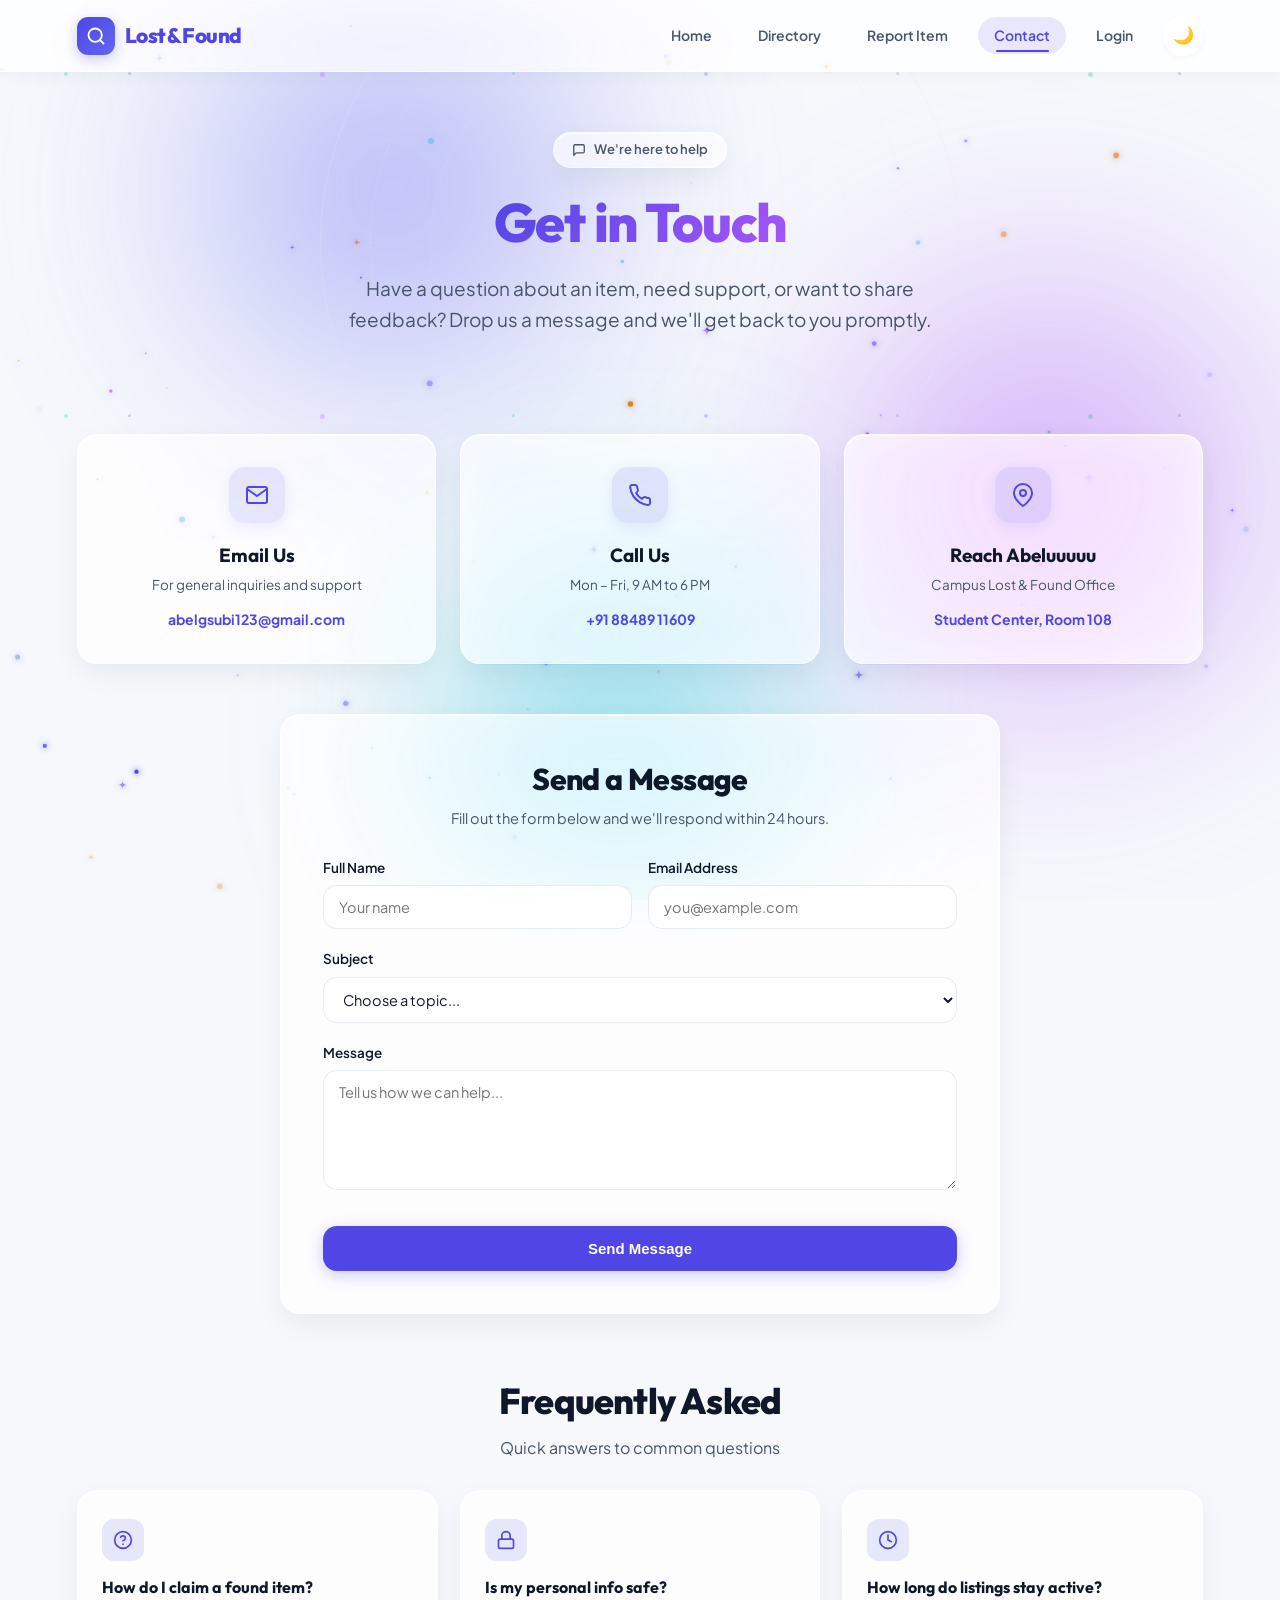
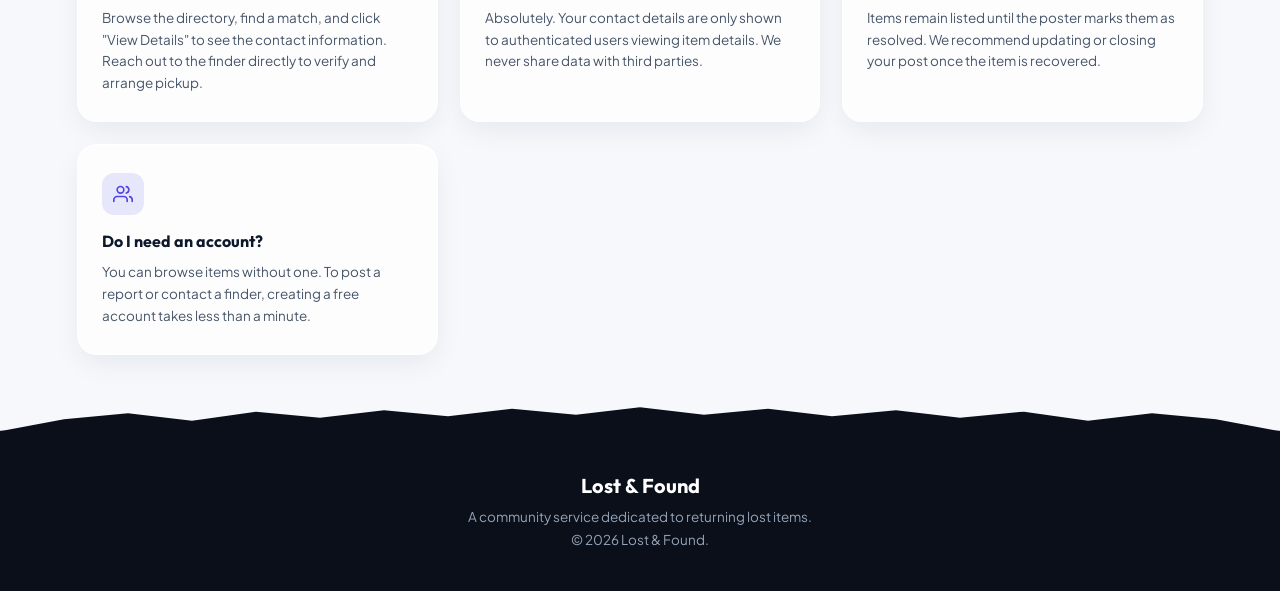
==== contact.html @ 80a0e1ad "feat: Full-stack Lost & Found with Flask backend, glassmorphic UI, live animations & contact page - " ====
<!DOCTYPE html>
<html lang="en">
<head>
    <meta charset="UTF-8">
    <meta name="viewport" content="width=device-width, initial-scale=1.0">
    <title>Contact Us - Lost & Found</title>
    <meta name="description" content="Get in touch with the Lost & Found team. Have questions, suggestions, or need help? We'd love to hear from you.">
    <link rel="stylesheet" href="style.css">
</head>
<body>

    <!-- Navigation -->
    <nav>
        <a href="index.html" class="logo-container">
            <div class="logo-icon-svg">
                <svg width="20" height="20" viewBox="0 0 24 24" fill="none" stroke="currentColor" stroke-width="2.2" stroke-linecap="round" stroke-linejoin="round">
                    <circle cx="11" cy="11" r="8"></circle>
                    <line x1="21" y1="21" x2="16.65" y2="16.65"></line>
                </svg>
            </div>
            <div class="logo-text">Lost<span>&</span>Found</div>
        </a>

        <div class="nav-links">
            <a href="index.html">Home</a>
            <a href="items.html">Directory</a>
            <a href="report.html">Report Item</a>
            <a href="contact.html" class="active">Contact</a>
            <a href="login.html">Login</a>
        </div>
    </nav>

    <!-- Contact Hero -->
    <section class="hero" style="padding: 60px 20px 40px;">
        <div class="hero-text">
            <div class="hero-badge">
                <svg width="14" height="14" viewBox="0 0 24 24" fill="none" stroke="currentColor" stroke-width="2.2" stroke-linecap="round" stroke-linejoin="round">
                    <path d="M21 15a2 2 0 0 1-2 2H7l-4 4V5a2 2 0 0 1 2-2h14a2 2 0 0 1 2 2z"></path>
                </svg>
                <span>We're here to help</span>
            </div>
            <h1><span class="highlight">Get in Touch</span></h1>
            <p>Have a question about an item, need support, or want to share feedback? Drop us a message and we'll get back to you promptly.</p>
        </div>
    </section>

    <!-- Contact Content -->
    <section class="section" style="padding-top: 20px;">

        <!-- Contact Info Cards -->
        <div class="contact-info-grid">
            <div class="contact-info-card">
                <div class="contact-info-icon">
                    <svg width="24" height="24" viewBox="0 0 24 24" fill="none" stroke="currentColor" stroke-width="2" stroke-linecap="round" stroke-linejoin="round">
                        <path d="M4 4h16c1.1 0 2 .9 2 2v12c0 1.1-.9 2-2 2H4c-1.1 0-2-.9-2-2V6c0-1.1.9-2 2-2z"></path>
                        <polyline points="22,6 12,13 2,6"></polyline>
                    </svg>
                </div>
                <h3>Email Us</h3>
                <p>For general inquiries and support</p>
                <a href="mailto:abelgsubi123@gmail.com" class="contact-info-link">abelgsubi123@gmail.com</a>
            </div>

            <div class="contact-info-card">
                <div class="contact-info-icon">
                    <svg width="24" height="24" viewBox="0 0 24 24" fill="none" stroke="currentColor" stroke-width="2" stroke-linecap="round" stroke-linejoin="round">
                        <path d="M22 16.92v3a2 2 0 0 1-2.18 2 19.79 19.79 0 0 1-8.63-3.07 19.5 19.5 0 0 1-6-6 19.79 19.79 0 0 1-3.07-8.67A2 2 0 0 1 4.11 2h3a2 2 0 0 1 2 1.72 12.84 12.84 0 0 0 .7 2.81 2 2 0 0 1-.45 2.11L8.09 9.91a16 16 0 0 0 6 6l1.27-1.27a2 2 0 0 1 2.11-.45 12.84 12.84 0 0 0 2.81.7A2 2 0 0 1 22 16.92z"></path>
                    </svg>
                </div>
                <h3>Call Us</h3>
                <p>Mon – Fri, 9 AM to 6 PM</p>
                <a href="tel:+918848911609" class="contact-info-link">+91 88489 11609</a>
            </div>

            <div class="contact-info-card">
                <div class="contact-info-icon">
                    <svg width="24" height="24" viewBox="0 0 24 24" fill="none" stroke="currentColor" stroke-width="2" stroke-linecap="round" stroke-linejoin="round">
                        <path d="M21 10c0 7-9 13-9 13s-9-6-9-13a9 9 0 0 1 18 0z"></path>
                        <circle cx="12" cy="10" r="3"></circle>
                    </svg>
                </div>
                <h3>Reach Abeluuuuu</h3>
                <p>Campus Lost & Found Office</p>
                <span class="contact-info-link">Student Center, Room 108</span>
            </div>
        </div>

        <!-- Contact Form -->
        <div class="contact-form-section">
            <div class="form-wrapper" style="max-width: 720px;">
                <div class="form-title-group">
                    <h2>Send a Message</h2>
                    <p>Fill out the form below and we'll respond within 24 hours.</p>
                </div>

                <form id="contactForm" onsubmit="submitContactForm(event)">
                    <div class="form-row">
                        <div class="form-group">
                            <label for="contactName">Full Name</label>
                            <input type="text" id="contactName" class="form-control" placeholder="Your name" required>
                        </div>
                        <div class="form-group">
                            <label for="contactEmail">Email Address</label>
                            <input type="email" id="contactEmail" class="form-control" placeholder="you@example.com" required>
                        </div>
                    </div>

                    <div class="form-group">
                        <label for="contactSubject">Subject</label>
                        <select id="contactSubject" class="form-control" required>
                            <option value="" disabled selected>Choose a topic...</option>
                            <option value="lost-item">Help finding a lost item</option>
                            <option value="found-item">I found an item</option>
                            <option value="claim">Claim verification issue</option>
                            <option value="account">Account / Login help</option>
                            <option value="feedback">Feedback & suggestions</option>
                            <option value="partnership">Partnership inquiry</option>
                            <option value="other">Other</option>
                        </select>
                    </div>

                    <div class="form-group">
                        <label for="contactMessage">Message</label>
                        <textarea id="contactMessage" class="form-control" rows="5" placeholder="Tell us how we can help..." required style="resize: vertical; min-height: 120px;"></textarea>
                    </div>

                    <button type="submit" class="btn-submit-full" id="contactSubmitBtn">
                        <span id="contactBtnText">Send Message</span>
                    </button>
                </form>
            </div>
        </div>

        <!-- FAQ Quick Section -->
        <div class="contact-faq-section">
            <div class="section-header" style="margin-bottom: 30px;">
                <h2>Frequently Asked</h2>
                <p>Quick answers to common questions</p>
            </div>

            <div class="faq-grid">
                <div class="faq-card">
                    <div class="faq-icon">
                        <svg width="20" height="20" viewBox="0 0 24 24" fill="none" stroke="currentColor" stroke-width="2" stroke-linecap="round" stroke-linejoin="round">
                            <circle cx="12" cy="12" r="10"></circle>
                            <path d="M9.09 9a3 3 0 0 1 5.83 1c0 2-3 3-3 3"></path>
                            <line x1="12" y1="17" x2="12.01" y2="17"></line>
                        </svg>
                    </div>
                    <h4>How do I claim a found item?</h4>
                    <p>Browse the directory, find a match, and click "View Details" to see the contact information. Reach out to the finder directly to verify and arrange pickup.</p>
                </div>

                <div class="faq-card">
                    <div class="faq-icon">
                        <svg width="20" height="20" viewBox="0 0 24 24" fill="none" stroke="currentColor" stroke-width="2" stroke-linecap="round" stroke-linejoin="round">
                            <rect x="3" y="11" width="18" height="11" rx="2" ry="2"></rect>
                            <path d="M7 11V7a5 5 0 0 1 10 0v4"></path>
                        </svg>
                    </div>
                    <h4>Is my personal info safe?</h4>
                    <p>Absolutely. Your contact details are only shown to authenticated users viewing item details. We never share data with third parties.</p>
                </div>

                <div class="faq-card">
                    <div class="faq-icon">
                        <svg width="20" height="20" viewBox="0 0 24 24" fill="none" stroke="currentColor" stroke-width="2" stroke-linecap="round" stroke-linejoin="round">
                            <circle cx="12" cy="12" r="10"></circle>
                            <polyline points="12 6 12 12 16 14"></polyline>
                        </svg>
                    </div>
                    <h4>How long do listings stay active?</h4>
                    <p>Items remain listed until the poster marks them as resolved. We recommend updating or closing your post once the item is recovered.</p>
                </div>

                <div class="faq-card">
                    <div class="faq-icon">
                        <svg width="20" height="20" viewBox="0 0 24 24" fill="none" stroke="currentColor" stroke-width="2" stroke-linecap="round" stroke-linejoin="round">
                            <path d="M17 21v-2a4 4 0 0 0-4-4H5a4 4 0 0 0-4 4v2"></path>
                            <circle cx="9" cy="7" r="4"></circle>
                            <path d="M23 21v-2a4 4 0 0 0-3-3.87"></path>
                            <path d="M16 3.13a4 4 0 0 1 0 7.75"></path>
                        </svg>
                    </div>
                    <h4>Do I need an account?</h4>
                    <p>You can browse items without one. To post a report or contact a finder, creating a free account takes less than a minute.</p>
                </div>
            </div>
        </div>

    </section>

    <!-- Footer -->
    <footer>
        <h3>Lost & Found</h3>
        <p>A community service dedicated to returning lost items.</p>
        <p>© 2026 Lost & Found.</p>
    </footer>

    <script src="app.js"></script>
    <script>
        function submitContactForm(e) {
            e.preventDefault();

            const name = document.getElementById('contactName').value.trim();
            const email = document.getElementById('contactEmail').value.trim();
            const subject = document.getElementById('contactSubject').value;
            const message = document.getElementById('contactMessage').value.trim();

            if (!name || !email || !subject || !message) {
                showToast('Please fill out all fields', 'error');
                return;
            }

            const btn = document.getElementById('contactSubmitBtn');
            const btnText = document.getElementById('contactBtnText');

            // Animate button to loading state
            btn.disabled = true;
            btnText.textContent = 'Sending...';
            btn.style.opacity = '0.7';

            // Simulate sending (replace with real endpoint if available)
            setTimeout(() => {
                btn.style.opacity = '1';
                btnText.textContent = '✓ Message Sent!';
                btn.style.background = '#059669';

                showToast(`Thanks ${name}! We'll get back to you soon.`);

                // Reset form after delay
                setTimeout(() => {
                    document.getElementById('contactForm').reset();
                    btn.disabled = false;
                    btnText.textContent = 'Send Message';
                    btn.style.background = '';
                }, 3000);
            }, 1200);
        }
    </script>
</body>
</html>
---- style.css ----
@import url('https://fonts.googleapis.com/css2?family=Plus+Jakarta+Sans:wght@400;500;600;700;800&family=Outfit:wght@500;600;700;800&display=swap');

:root {
    --primary: #4f46e5;
    --primary-hover: #4338ca;
    --primary-light: rgba(79, 70, 229, 0.12);
    --primary-glow: rgba(79, 70, 229, 0.28);
    --primary-glow-subtle: rgba(79, 70, 229, 0.1);
    
    --lost-color: #e11d48;
    --lost-hover: #be123c;
    --lost-bg: rgba(225, 29, 72, 0.12);
    --lost-border: rgba(225, 29, 72, 0.25);
    --lost-glow: rgba(225, 29, 72, 0.25);
    
    --found-color: #059669;
    --found-hover: #047857;
    --found-bg: rgba(5, 150, 105, 0.12);
    --found-border: rgba(5, 150, 105, 0.25);
    --found-glow: rgba(5, 150, 105, 0.25);

    --resolved-color: #475569;
    --resolved-bg: rgba(71, 85, 105, 0.12);

    --bg-page: #f6f8fc;
    --card-bg: rgba(255, 255, 255, 0.75);
    --card-surface: rgba(255, 255, 255, 0.85);
    --glass-bg: rgba(255, 255, 255, 0.72);
    --glass-modal-bg: rgba(255, 255, 255, 0.88);
    --glass-border: rgba(255, 255, 255, 0.65);
    --glass-shine: inset 0 1px 0 0 rgba(255, 255, 255, 0.9);
    --glass-shadow: 0 10px 30px -4px rgba(15, 23, 42, 0.08);

    --text-primary: #0f172a;
    --text-secondary: #475569;
    --text-muted: #94a3b8;
    --border-color: rgba(226, 232, 240, 0.8);
    --border-hover: rgba(99, 102, 241, 0.4);
    --nav-bg: rgba(255, 255, 255, 0.8);
    --input-bg: rgba(255, 255, 255, 0.75);
    --pills-bg: rgba(241, 245, 249, 0.75);
    --footer-bg: #0b0f19;
    
    --radius-sm: 8px;
    --radius-md: 14px;
    --radius-lg: 20px;
    --radius-full: 9999px;

    --shadow-sm: 0 2px 6px rgba(15, 23, 42, 0.04);
    --shadow-md: 0 8px 24px -2px rgba(15, 23, 42, 0.08);
    --shadow-lg: 0 18px 45px -4px rgba(15, 23, 42, 0.12);

    --ease-spring: cubic-bezier(0.16, 1, 0.3, 1);
    --ease-bounce: cubic-bezier(0.34, 1.56, 0.64, 1);
    --ease-smooth: cubic-bezier(0.4, 0, 0.2, 1);
}

/* ---------------- Dark Mode Glassmorphism ---------------- */
[data-theme="dark"] {
    --primary: #818cf8;
    --primary-hover: #6366f1;
    --primary-light: rgba(129, 140, 248, 0.15);
    --primary-glow: rgba(129, 140, 248, 0.4);
    --primary-glow-subtle: rgba(129, 140, 248, 0.15);

    --lost-color: #fb7185;
    --lost-hover: #f43f5e;
    --lost-bg: rgba(244, 63, 94, 0.15);
    --lost-border: rgba(251, 113, 133, 0.3);
    --lost-glow: rgba(244, 63, 94, 0.3);

    --found-color: #34d399;
    --found-hover: #10b981;
    --found-bg: rgba(16, 185, 129, 0.15);
    --found-border: rgba(52, 211, 153, 0.3);
    --found-glow: rgba(16, 185, 129, 0.3);

    --resolved-color: #94a3b8;
    --resolved-bg: rgba(51, 65, 85, 0.35);

    --bg-page: #060911;
    --card-bg: rgba(15, 23, 42, 0.65);
    --card-surface: rgba(17, 24, 39, 0.75);
    --glass-bg: rgba(15, 23, 42, 0.62);
    --glass-modal-bg: rgba(15, 23, 42, 0.85);
    --glass-border: rgba(255, 255, 255, 0.12);
    --glass-shine: inset 0 1px 0 0 rgba(255, 255, 255, 0.16);
    --glass-shadow: 0 14px 40px -4px rgba(0, 0, 0, 0.65);

    --text-primary: #f8fafc;
    --text-secondary: #94a3b8;
    --text-muted: #64748b;
    --border-color: rgba(255, 255, 255, 0.1);
    --border-hover: rgba(129, 140, 248, 0.45);
    --nav-bg: rgba(6, 9, 17, 0.75);
    --input-bg: rgba(15, 23, 42, 0.7);
    --pills-bg: rgba(15, 23, 42, 0.8);
    --footer-bg: #03050a;

    --shadow-sm: 0 2px 6px rgba(0, 0, 0, 0.4);
    --shadow-md: 0 8px 26px -2px rgba(0, 0, 0, 0.6);
    --shadow-lg: 0 20px 50px -4px rgba(0, 0, 0, 0.75);
}

* {
    margin: 0;
    padding: 0;
    box-sizing: border-box;
}

html {
    scroll-behavior: smooth;
}

body {
    font-family: 'Plus Jakarta Sans', -apple-system, BlinkMacSystemFont, "Segoe UI", Roboto, sans-serif;
    background-color: var(--bg-page);
    color: var(--text-primary);
    line-height: 1.5;
    min-height: 100vh;
    display: flex;
    flex-direction: column;
    overflow-x: hidden;
    position: relative;
    transition: background-color 0.35s ease, color 0.35s ease;
}

/* ---------------- Live Animated Ambient Aurora & Sparkle Canvas ---------------- */
#sparkle-canvas {
    position: fixed;
    top: 0;
    left: 0;
    width: 100vw;
    height: 100vh;
    pointer-events: none;
    z-index: 0;
}

.ambient-aurora-bg {
    position: fixed;
    top: 0;
    left: 0;
    width: 100vw;
    height: 100vh;
    pointer-events: none;
    z-index: 0;
    overflow: hidden;
}

.aurora-blob {
    position: absolute;
    border-radius: 50%;
    filter: blur(95px);
    opacity: 0.55;
    animation-iteration-count: infinite;
    animation-timing-function: ease-in-out;
    animation-direction: alternate;
}

[data-theme="dark"] .aurora-blob {
    opacity: 0.42;
    filter: blur(105px);
}

.aurora-blob-1 {
    width: 580px;
    height: 580px;
    background: radial-gradient(circle, #6366f1 0%, rgba(99, 102, 241, 0) 70%);
    top: -100px;
    left: 8%;
    animation-name: auroraFlow1;
    animation-duration: 22s;
}

.aurora-blob-2 {
    width: 620px;
    height: 620px;
    background: radial-gradient(circle, #a855f7 0%, rgba(168, 85, 247, 0) 70%);
    top: 20%;
    right: -80px;
    animation-name: auroraFlow2;
    animation-duration: 26s;
}

.aurora-blob-3 {
    width: 520px;
    height: 520px;
    background: radial-gradient(circle, #06b6d4 0%, rgba(6, 182, 212, 0) 70%);
    bottom: -80px;
    left: 28%;
    animation-name: auroraFlow3;
    animation-duration: 24s;
}

@keyframes auroraFlow1 {
    0% { transform: translate(0, 0) scale(1); }
    50% { transform: translate(110px, 90px) scale(1.18); }
    100% { transform: translate(-70px, 130px) scale(0.92); }
}

@keyframes auroraFlow2 {
    0% { transform: translate(0, 0) scale(1); }
    50% { transform: translate(-120px, 80px) scale(1.22); }
    100% { transform: translate(80px, -50px) scale(0.9); }
}

@keyframes auroraFlow3 {
    0% { transform: translate(0, 0) scale(1); }
    50% { transform: translate(-90px, -80px) scale(1.2); }
    100% { transform: translate(100px, 70px) scale(0.94); }
}

/* ---------------- Navigation Bar (Frosted Glass) ---------------- */
nav {
    height: 72px;
    display: flex;
    align-items: center;
    justify-content: space-between;
    padding: 0 6%;
    background-color: var(--nav-bg);
    backdrop-filter: blur(20px) saturate(180%);
    -webkit-backdrop-filter: blur(20px) saturate(180%);
    position: sticky;
    top: 0;
    z-index: 100;
    border-bottom: 1px solid var(--glass-border);
    box-shadow: 0 4px 20px -2px rgba(0, 0, 0, 0.05);
    transition: all 0.3s ease;
}

.logo-container {
    display: flex;
    align-items: center;
    gap: 10px;
    text-decoration: none;
    transition: transform 0.25s var(--ease-spring);
}

.logo-container:hover {
    transform: scale(1.02);
}

.logo-icon-svg {
    width: 38px;
    height: 38px;
    background: linear-gradient(135deg, #4f46e5 0%, #6366f1 100%);
    border-radius: 11px;
    display: flex;
    align-items: center;
    justify-content: center;
    color: white;
    box-shadow: 0 4px 14px var(--primary-glow);
}

.logo-text {
    font-family: 'Outfit', sans-serif;
    font-size: 21px;
    font-weight: 800;
    color: var(--text-primary);
    letter-spacing: -0.5px;
    display: inline-flex;
    align-items: baseline;
}

.logo-text span {
    color: var(--primary);
}

/* Per-letter wave animation for logo */
.logo-letter {
    display: inline-block;
    animation: logoLetterWave 3s ease-in-out infinite;
    transition: color 0.2s ease, transform 0.2s var(--ease-spring);
}

.logo-letter:hover {
    color: var(--primary) !important;
    transform: scale(1.2) translateY(-3px) !important;
    animation-play-state: paused;
}

.logo-letter.logo-ampersand {
    color: var(--primary);
    animation: logoAmpersandPulse 2.5s ease-in-out infinite;
    margin: 0 1px;
}

@keyframes logoLetterWave {
    0%, 100% {
        transform: translateY(0);
    }
    50% {
        transform: translateY(-3px);
    }
}

@keyframes logoAmpersandPulse {
    0%, 100% {
        transform: translateY(0) scale(1);
        opacity: 1;
    }
    50% {
        transform: translateY(-4px) scale(1.1);
        opacity: 0.85;
    }
}

.nav-links {
    display: flex;
    align-items: center;
    gap: 14px;
}

.nav-links a {
    text-decoration: none;
    color: var(--text-secondary);
    font-weight: 600;
    font-size: 14px;
    padding: 8px 16px;
    border-radius: var(--radius-full);
    transition: all 0.2s var(--ease-smooth);
}

.nav-links a:hover {
    color: var(--primary);
    background-color: var(--primary-light);
}

.nav-links a.active {
    color: var(--primary);
    background-color: var(--primary-light);
}

.theme-toggle-btn {
    background: var(--glass-bg);
    backdrop-filter: blur(12px);
    -webkit-backdrop-filter: blur(12px);
    border: 1px solid var(--glass-border);
    width: 40px;
    height: 40px;
    border-radius: var(--radius-full);
    display: flex;
    align-items: center;
    justify-content: center;
    cursor: pointer;
    font-size: 17px;
    color: var(--text-primary);
    box-shadow: var(--shadow-sm);
    transition: transform 0.25s var(--ease-bounce), border-color 0.25s ease, box-shadow 0.25s ease;
}

.theme-toggle-btn:hover {
    transform: scale(1.1) rotate(14deg);
    border-color: var(--primary);
    box-shadow: 0 0 16px var(--primary-glow);
}

/* Sun icon spins continuously in dark mode */
[data-theme="dark"] .theme-toggle-btn {
    animation: sunSpin 6s linear infinite;
}

[data-theme="dark"] .theme-toggle-btn:hover {
    animation: sunSpin 2s linear infinite;
    transform: scale(1.15);
}

@keyframes sunSpin {
    from { transform: rotate(0deg); }
    to { transform: rotate(360deg); }
}

.nav-auth-user {
    display: flex;
    align-items: center;
    gap: 10px;
    padding-left: 12px;
    border-left: 1px solid var(--border-color);
}

.user-badge {
    display: inline-flex;
    align-items: center;
    gap: 8px;
    background: var(--glass-bg);
    backdrop-filter: blur(12px);
    padding: 6px 14px;
    border-radius: var(--radius-full);
    font-size: 13px;
    font-weight: 600;
    color: var(--text-primary);
    border: 1px solid var(--glass-border);
    box-shadow: var(--glass-shine);
}

.user-avatar-sm {
    width: 22px;
    height: 22px;
    border-radius: 50%;
    background: var(--primary);
    color: white;
    display: flex;
    align-items: center;
    justify-content: center;
    font-size: 10px;
    font-weight: 800;
}

.btn-nav-logout {
    background: none;
    border: none;
    color: var(--lost-color);
    font-weight: 600;
    font-size: 13px;
    cursor: pointer;
    padding: 6px 12px;
    border-radius: var(--radius-full);
    transition: all 0.2s ease;
}

.btn-nav-logout:hover {
    background: var(--lost-bg);
}

/* ---------------- Live Ticker Marquee Bar (Frosted Glass) ---------------- */
.live-ticker-wrap {
    background: var(--glass-bg);
    backdrop-filter: blur(16px);
    -webkit-backdrop-filter: blur(16px);
    border-bottom: 1px solid var(--glass-border);
    height: 44px;
    font-size: 13px;
    font-weight: 600;
    color: var(--text-secondary);
    display: flex;
    align-items: center;
    overflow: hidden;
    position: relative;
    z-index: 10;
}

.ticker-label-box {
    display: flex;
    align-items: center;
    padding-left: 6%;
    padding-right: 18px;
    background: var(--glass-bg);
    backdrop-filter: blur(16px);
    -webkit-backdrop-filter: blur(16px);
    z-index: 3;
    flex-shrink: 0;
    height: 100%;
    box-shadow: 16px 0 20px -4px var(--bg-page);
}

.ticker-label {
    display: inline-flex;
    align-items: center;
    gap: 6px;
    background: rgba(16, 185, 129, 0.14);
    color: #10b981;
    border: 1px solid rgba(16, 185, 129, 0.35);
    padding: 4px 11px;
    border-radius: var(--radius-full);
    font-size: 11px;
    font-weight: 800;
    letter-spacing: 0.5px;
    text-transform: uppercase;
    flex-shrink: 0;
}

.ticker-pulse {
    width: 6px;
    height: 6px;
    border-radius: 50%;
    background: #10b981;
    box-shadow: 0 0 0 0 rgba(16, 185, 129, 0.7);
    animation: livePulse 2s infinite;
}

@keyframes livePulse {
    0% { transform: scale(0.95); box-shadow: 0 0 0 0 rgba(16, 185, 129, 0.7); }
    70% { transform: scale(1.15); box-shadow: 0 0 0 7px rgba(16, 185, 129, 0); }
    100% { transform: scale(0.95); box-shadow: 0 0 0 0 rgba(16, 185, 129, 0); }
}

.ticker-viewport {
    flex: 1;
    overflow: hidden;
    position: relative;
    display: flex;
    align-items: center;
    height: 100%;
    mask-image: linear-gradient(to right, transparent 0%, black 24px, black calc(100% - 30px), transparent 100%);
    -webkit-mask-image: linear-gradient(to right, transparent 0%, black 24px, black calc(100% - 30px), transparent 100%);
}

.ticker-track {
    display: inline-flex;
    gap: 40px;
    white-space: nowrap;
    animation: tickerMove 32s linear infinite;
    padding-left: 10px;
}

.ticker-track:hover {
    animation-play-state: paused;
}

.ticker-item {
    display: inline-flex;
    align-items: center;
    gap: 8px;
    cursor: default;
}

.ticker-item span.dot {
    color: var(--primary);
}

@keyframes tickerMove {
    0% { transform: translateX(0); }
    100% { transform: translateX(-50%); }
}

/* ---------------- Hero Section ---------------- */
.hero {
    position: relative;
    padding: 85px 20px 70px;
    text-align: center;
    background: transparent;
    overflow: hidden;
    z-index: 1;
}

.hero-text {
    position: relative;
    z-index: 2;
    max-width: 820px;
    margin: 0 auto;
}

.hero-badge {
    display: inline-flex;
    align-items: center;
    gap: 8px;
    padding: 7px 18px;
    border-radius: var(--radius-full);
    background: var(--glass-bg);
    backdrop-filter: blur(16px) saturate(180%);
    -webkit-backdrop-filter: blur(16px) saturate(180%);
    border: 1px solid var(--glass-border);
    box-shadow: var(--glass-shadow), var(--glass-shine);
    color: var(--text-secondary);
    font-size: 13px;
    font-weight: 600;
    margin-bottom: 24px;
    transition: transform 0.25s ease;
}

.hero-badge:hover {
    transform: translateY(-2px);
    border-color: var(--primary);
}

.hero h1 {
    font-family: 'Outfit', sans-serif;
    font-size: 54px;
    line-height: 1.14;
    margin-bottom: 20px;
    color: var(--text-primary);
    font-weight: 800;
    letter-spacing: -1.3px;
}

.hero h1 .highlight {
    background: linear-gradient(135deg, var(--primary) 0%, #a855f7 50%, #06b6d4 100%);
    background-size: 200% 200%;
    -webkit-background-clip: text;
    -webkit-text-fill-color: transparent;
    display: inline-block;
    animation: gradientShift 6s ease infinite alternate;
}

@keyframes gradientShift {
    0% { background-position: 0% 50%; }
    100% { background-position: 100% 50%; }
}

.hero p {
    font-size: 19px;
    line-height: 1.65;
    color: var(--text-secondary);
    margin-bottom: 38px;
    max-width: 640px;
    margin-left: auto;
    margin-right: auto;
}

/* ---------------- Floating Live Showcase Cards ---------------- */
.hero-showcase {
    position: relative;
    max-width: 820px;
    height: 140px;
    margin: 40px auto 0;
    display: flex;
    justify-content: center;
    align-items: center;
}

.floating-showcase-card {
    position: absolute;
    background: var(--glass-bg);
    backdrop-filter: blur(24px) saturate(180%);
    -webkit-backdrop-filter: blur(24px) saturate(180%);
    border: 1px solid var(--glass-border);
    box-shadow: var(--glass-shadow), var(--glass-shine);
    border-radius: var(--radius-md);
    padding: 14px 18px;
    text-align: left;
    width: 260px;
    transition: transform 0.35s var(--ease-spring), box-shadow 0.35s ease;
    cursor: default;
    z-index: 2;
}

.floating-showcase-card:hover {
    transform: scale(1.06) translateY(-10px) !important;
    box-shadow: 0 20px 45px -5px rgba(0, 0, 0, 0.2), var(--glass-shine);
    z-index: 10;
}

.float-card-1 {
    left: 20px;
    top: 15px;
    animation: floatMotion1 5.5s ease-in-out infinite alternate;
}

.float-card-2 {
    left: 50%;
    transform: translateX(-50%);
    top: 0px;
    animation: floatMotion2 6.5s ease-in-out infinite alternate;
    z-index: 3;
}

.float-card-3 {
    right: 20px;
    top: 20px;
    animation: floatMotion3 6s ease-in-out infinite alternate;
}

@keyframes floatMotion1 {
    0% { transform: translateY(0px) rotate(-1.5deg); }
    50% { transform: translateY(-14px) rotate(0deg); }
    100% { transform: translateY(6px) rotate(-2.5deg); }
}

@keyframes floatMotion2 {
    0% { transform: translateX(-50%) translateY(0px) scale(1.02); }
    50% { transform: translateX(-50%) translateY(-16px) scale(1.04); }
    100% { transform: translateX(-50%) translateY(8px) scale(1); }
}

@keyframes floatMotion3 {
    0% { transform: translateY(0px) rotate(1.5deg); }
    50% { transform: translateY(-14px) rotate(3deg); }
    100% { transform: translateY(6px) rotate(0.5deg); }
}

.fsc-badge {
    display: inline-flex;
    align-items: center;
    gap: 6px;
    font-size: 11px;
    font-weight: 800;
    text-transform: uppercase;
    letter-spacing: 0.5px;
    padding: 3px 9px;
    border-radius: var(--radius-full);
    margin-bottom: 6px;
}

.fsc-badge.found {
    background: var(--found-bg);
    color: var(--found-color);
    border: 1px solid var(--found-border);
}

.fsc-badge.lost {
    background: var(--lost-bg);
    color: var(--lost-color);
    border: 1px solid var(--lost-border);
}

.fsc-badge.resolved {
    background: rgba(99, 102, 241, 0.12);
    color: var(--primary);
    border: 1px solid rgba(99, 102, 241, 0.25);
}

.fsc-title {
    font-size: 13.5px;
    font-weight: 700;
    color: var(--text-primary);
    margin-bottom: 3px;
    white-space: nowrap;
    overflow: hidden;
    text-overflow: ellipsis;
}

.fsc-meta {
    font-size: 11.5px;
    color: var(--text-muted);
}

@media (max-width: 840px) {
    .hero-showcase {
        display: none;
    }
}

/* ---------------- Live Stats Counters (Frosted Glass Tiles) ---------------- */
.stats-container {
    display: flex;
    justify-content: center;
    gap: 22px;
    max-width: 880px;
    margin: 0 auto 40px;
    flex-wrap: wrap;
    position: relative;
    z-index: 2;
}

.stat-card {
    background: var(--glass-bg);
    backdrop-filter: blur(20px) saturate(180%);
    -webkit-backdrop-filter: blur(20px) saturate(180%);
    border: 1px solid var(--glass-border);
    box-shadow: var(--glass-shadow), var(--glass-shine);
    border-radius: var(--radius-md);
    padding: 20px 32px;
    min-width: 175px;
    text-align: center;
    position: relative;
    overflow: hidden;
    transition: transform 0.35s var(--ease-spring), box-shadow 0.35s var(--ease-spring), border-color 0.3s ease;
}

.stat-card:hover {
    transform: translateY(-5px);
    box-shadow: var(--shadow-lg), var(--glass-shine);
    border-color: var(--primary);
}

.stat-number {
    font-family: 'Outfit', sans-serif;
    font-size: 34px;
    font-weight: 800;
    color: var(--text-primary);
    letter-spacing: -0.5px;
    line-height: 1.2;
}

.stat-number.lost { color: var(--lost-color); text-shadow: 0 2px 14px var(--lost-glow); }
.stat-number.found { color: var(--found-color); text-shadow: 0 2px 14px var(--found-glow); }
.stat-number.resolved { color: var(--primary); text-shadow: 0 2px 14px var(--primary-glow); }

.stat-label {
    font-size: 12px;
    color: var(--text-muted);
    font-weight: 700;
    text-transform: uppercase;
    letter-spacing: 0.6px;
    margin-top: 4px;
}

/* ---------------- Buttons ---------------- */
.buttons {
    display: flex;
    justify-content: center;
    gap: 16px;
    flex-wrap: wrap;
    position: relative;
    z-index: 2;
}

.button {
    display: inline-flex;
    align-items: center;
    justify-content: center;
    gap: 8px;
    padding: 13px 30px;
    border-radius: var(--radius-md);
    text-decoration: none;
    font-weight: 700;
    font-size: 15px;
    cursor: pointer;
    border: 1px solid transparent;
    transition: transform 0.25s var(--ease-spring), box-shadow 0.25s ease, background 0.2s ease;
}

.button:active {
    transform: scale(0.98);
}

.lost-button {
    background: linear-gradient(135deg, #e11d48, #be123c);
    color: white;
    box-shadow: 0 6px 18px var(--lost-glow);
}

.lost-button:hover {
    background: #be123c;
    transform: translateY(-2px);
    box-shadow: 0 10px 24px var(--lost-glow);
}

.found-button {
    background: linear-gradient(135deg, #059669, #047857);
    color: white;
    box-shadow: 0 6px 18px var(--found-glow);
}

.found-button:hover {
    background: #047857;
    transform: translateY(-2px);
    box-shadow: 0 10px 24px var(--found-glow);
}

.browse-button {
    background: var(--glass-bg);
    backdrop-filter: blur(14px);
    -webkit-backdrop-filter: blur(14px);
    color: var(--text-primary);
    border-color: var(--glass-border);
    box-shadow: var(--glass-shadow), var(--glass-shine);
}

.browse-button:hover {
    background: var(--primary-light);
    border-color: var(--primary);
    color: var(--primary);
    transform: translateY(-2px);
}

/* ---------------- Sections ---------------- */
.section {
    padding: 75px 6%;
    max-width: 1280px;
    margin: 0 auto;
    width: 100%;
    position: relative;
    z-index: 1;
}

.section-header {
    text-align: center;
    margin-bottom: 45px;
}

.section-header h2 {
    font-family: 'Outfit', sans-serif;
    font-size: 36px;
    font-weight: 800;
    color: var(--text-primary);
    letter-spacing: -0.8px;
    margin-bottom: 8px;
}

.section-header p {
    color: var(--text-secondary);
    font-size: 16px;
    max-width: 580px;
    margin: 0 auto;
}

/* ---------------- Search & Filter Toolbar (Frosted Glass Panel) ---------------- */
.filter-bar {
    background: var(--glass-bg);
    backdrop-filter: blur(24px) saturate(180%);
    -webkit-backdrop-filter: blur(24px) saturate(180%);
    border: 1px solid var(--glass-border);
    box-shadow: var(--glass-shadow), var(--glass-shine);
    border-radius: var(--radius-lg);
    padding: 18px 24px;
    margin-bottom: 38px;
    display: flex;
    flex-wrap: wrap;
    align-items: center;
    justify-content: space-between;
    gap: 16px;
    transition: border-color 0.25s ease, box-shadow 0.25s ease;
}

.filter-bar:focus-within {
    border-color: var(--primary);
    box-shadow: 0 8px 28px var(--primary-glow-subtle), var(--glass-shine);
}

.search-box {
    position: relative;
    flex: 1;
    min-width: 280px;
}

.search-box input {
    width: 100%;
    padding: 12px 16px 12px 42px;
    border: 1px solid var(--border-color);
    border-radius: var(--radius-md);
    font-size: 14px;
    font-family: inherit;
    background: var(--input-bg);
    color: var(--text-primary);
    backdrop-filter: blur(10px);
    transition: all 0.2s ease;
}

.search-box input:focus {
    outline: none;
    border-color: var(--primary);
    box-shadow: 0 0 0 3px var(--primary-glow-subtle);
}

.search-icon-svg {
    position: absolute;
    left: 14px;
    top: 50%;
    transform: translateY(-50%);
    width: 18px;
    height: 18px;
    color: var(--text-muted);
    pointer-events: none;
}

.filter-group {
    display: flex;
    align-items: center;
    gap: 10px;
    flex-wrap: wrap;
}

.filter-select {
    padding: 11px 16px;
    border: 1px solid var(--border-color);
    border-radius: var(--radius-md);
    font-size: 14px;
    font-family: inherit;
    background: var(--input-bg);
    color: var(--text-secondary);
    cursor: pointer;
    font-weight: 600;
    transition: border-color 0.2s ease;
}

.filter-select:hover {
    border-color: var(--border-hover);
}

.filter-select:focus {
    outline: none;
    border-color: var(--primary);
}

.type-pills {
    display: flex;
    background: var(--pills-bg);
    padding: 4px;
    border-radius: var(--radius-md);
    gap: 4px;
    border: 1px solid var(--border-color);
}

.pill-btn {
    border: none;
    background: transparent;
    padding: 8px 16px;
    border-radius: var(--radius-sm);
    font-size: 13px;
    font-weight: 700;
    color: var(--text-secondary);
    cursor: pointer;
    transition: all 0.2s ease;
}

.pill-btn:hover {
    color: var(--text-primary);
}

.pill-btn.active {
    background: var(--card-surface);
    color: var(--primary);
    box-shadow: 0 2px 8px rgba(0, 0, 0, 0.08);
}

/* ---------------- Frosted Glass Item Cards with Spotlight ---------------- */
.items-grid {
    display: grid;
    grid-template-columns: repeat(auto-fill, minmax(300px, 1fr));
    gap: 28px;
}

.item-card {
    background: var(--glass-bg);
    backdrop-filter: blur(20px) saturate(180%);
    -webkit-backdrop-filter: blur(20px) saturate(180%);
    border: 1px solid var(--glass-border);
    box-shadow: var(--glass-shadow), var(--glass-shine);
    border-radius: var(--radius-lg);
    overflow: hidden;
    display: flex;
    flex-direction: column;
    position: relative;
    transition: transform 0.35s var(--ease-spring), box-shadow 0.35s var(--ease-spring), border-color 0.3s ease;
    animation: cardFadeUp 0.5s var(--ease-spring) both;
}

@keyframes cardFadeUp {
    from {
        opacity: 0;
        transform: translateY(18px);
    }
    to {
        opacity: 1;
        transform: translateY(0);
    }
}

/* Spotlight mouse glow border */
.item-card::after {
    content: '';
    position: absolute;
    top: 0; left: 0; right: 0; bottom: 0;
    border-radius: inherit;
    pointer-events: none;
    background: radial-gradient(
        350px circle at var(--mouse-x, 50%) var(--mouse-y, 50%),
        rgba(99, 102, 241, 0.28),
        transparent 70%
    );
    opacity: 0;
    transition: opacity 0.3s ease;
    z-index: 5;
}

.item-card:hover::after {
    opacity: 1;
}

.item-card:hover {
    transform: translateY(-6px);
    box-shadow: var(--shadow-lg), var(--glass-shine);
    border-color: var(--primary);
}

.item-card-image-wrap {
    width: 100%;
    height: 180px;
    background: var(--input-bg);
    position: relative;
    display: flex;
    align-items: center;
    justify-content: center;
    overflow: hidden;
    border-bottom: 1px solid var(--border-color);
}

.item-card-image-wrap img {
    width: 100%;
    height: 100%;
    object-fit: cover;
    transition: transform 0.5s var(--ease-spring);
}

.item-card:hover .item-card-image-wrap img {
    transform: scale(1.05);
}

.item-card-fallback-svg {
    width: 48px;
    height: 48px;
    color: var(--text-muted);
    opacity: 0.65;
    transition: transform 0.3s var(--ease-spring);
}

.item-card:hover .item-card-fallback-svg {
    transform: scale(1.1);
    color: var(--primary);
}

.item-badge-top {
    position: absolute;
    top: 12px;
    left: 12px;
    z-index: 6;
}

.status-badge {
    display: inline-flex;
    align-items: center;
    gap: 6px;
    padding: 4px 12px;
    border-radius: var(--radius-full);
    font-size: 11px;
    font-weight: 800;
    text-transform: uppercase;
    letter-spacing: 0.5px;
    backdrop-filter: blur(8px);
    box-shadow: 0 2px 8px rgba(0, 0, 0, 0.08);
}

.status-badge.lost {
    background: var(--lost-bg);
    color: var(--lost-color);
    border: 1px solid var(--lost-border);
}

.status-badge.found {
    background: var(--found-bg);
    color: var(--found-color);
    border: 1px solid var(--found-border);
}

.status-badge.resolved {
    background: var(--resolved-bg);
    color: var(--resolved-color);
    border: 1px solid var(--border-color);
}

.item-card-body {
    padding: 22px;
    display: flex;
    flex-direction: column;
    flex: 1;
    position: relative;
    z-index: 2;
}

.item-category-tag {
    font-size: 11px;
    font-weight: 800;
    color: var(--primary);
    text-transform: uppercase;
    letter-spacing: 0.8px;
    margin-bottom: 6px;
}

.item-card-title {
    font-size: 18px;
    font-weight: 700;
    color: var(--text-primary);
    margin-bottom: 6px;
    line-height: 1.3;
}

.item-card-desc {
    color: var(--text-secondary);
    font-size: 13.5px;
    line-height: 1.55;
    margin-bottom: 16px;
    display: -webkit-box;
    -webkit-line-clamp: 2;
    -webkit-box-orient: vertical;
    overflow: hidden;
    flex: 1;
}

.item-meta-row {
    display: flex;
    align-items: center;
    gap: 8px;
    font-size: 13px;
    color: var(--text-muted);
    margin-bottom: 6px;
}

.item-meta-row svg {
    width: 14px;
    height: 14px;
    flex-shrink: 0;
}

.item-meta-row span:last-child {
    color: var(--text-secondary);
    font-weight: 500;
}

.item-card-footer {
    padding-top: 14px;
    margin-top: 10px;
    border-top: 1px solid var(--border-color);
    display: flex;
    align-items: center;
    justify-content: space-between;
}

.btn-card-details {
    width: 100%;
    padding: 10px;
    background: var(--input-bg);
    border: 1px solid var(--border-color);
    border-radius: var(--radius-sm);
    font-weight: 600;
    font-size: 13px;
    color: var(--text-primary);
    cursor: pointer;
    transition: all 0.2s ease;
    text-align: center;
}

.btn-card-details:hover {
    background: var(--primary);
    color: white;
    border-color: var(--primary);
    box-shadow: 0 4px 14px var(--primary-glow);
}

/* ---------------- How It Works Cards (Frosted Glass) ---------------- */
.steps-grid {
    display: grid;
    grid-template-columns: repeat(auto-fit, minmax(280px, 1fr));
    gap: 26px;
}

.step-card {
    background: var(--glass-bg);
    backdrop-filter: blur(20px) saturate(180%);
    -webkit-backdrop-filter: blur(20px) saturate(180%);
    border: 1px solid var(--glass-border);
    box-shadow: var(--glass-shadow), var(--glass-shine);
    border-radius: var(--radius-lg);
    padding: 38px 28px;
    text-align: center;
    transition: transform 0.3s var(--ease-spring), border-color 0.3s ease;
}

.step-card:hover {
    transform: translateY(-5px);
    border-color: var(--primary);
}

.step-icon-wrapper {
    width: 60px;
    height: 60px;
    background: var(--primary-light);
    color: var(--primary);
    border-radius: 16px;
    display: flex;
    align-items: center;
    justify-content: center;
    margin: 0 auto 20px;
    transition: transform 0.3s var(--ease-spring);
    box-shadow: 0 4px 14px var(--primary-glow-subtle);
    animation: stepIconFloat 4s ease-in-out infinite alternate;
}

.steps-grid .step-card:nth-child(1) .step-icon-wrapper { animation-delay: 0s; }
.steps-grid .step-card:nth-child(2) .step-icon-wrapper { animation-delay: 1.3s; }
.steps-grid .step-card:nth-child(3) .step-icon-wrapper { animation-delay: 2.6s; }

@keyframes stepIconFloat {
    0% { transform: translateY(0px); }
    100% { transform: translateY(-8px); }
}

.step-card:hover .step-icon-wrapper {
    transform: scale(1.15);
}

.step-card h3 {
    font-family: 'Outfit', sans-serif;
    font-size: 20px;
    font-weight: 700;
    margin-bottom: 10px;
    color: var(--text-primary);
}

.step-card p {
    color: var(--text-secondary);
    font-size: 14.5px;
    line-height: 1.6;
}

/* ---------------- Form Styles (Frosted Glass Panel) ---------------- */
.form-wrapper {
    max-width: 640px;
    margin: 0 auto;
    background: var(--glass-bg);
    backdrop-filter: blur(28px) saturate(180%);
    -webkit-backdrop-filter: blur(28px) saturate(180%);
    border: 1px solid var(--glass-border);
    box-shadow: var(--glass-shadow), var(--glass-shine);
    border-radius: var(--radius-lg);
    padding: 42px;
    position: relative;
}

.form-title-group {
    text-align: center;
    margin-bottom: 28px;
}

.form-title-group h2 {
    font-family: 'Outfit', sans-serif;
    font-size: 30px;
    font-weight: 800;
    letter-spacing: -0.6px;
    color: var(--text-primary);
    margin-bottom: 6px;
}

.form-title-group p {
    color: var(--text-secondary);
    font-size: 14.5px;
}

.type-toggle-container {
    display: flex;
    background: var(--pills-bg);
    padding: 4px;
    border-radius: var(--radius-md);
    margin-bottom: 24px;
    gap: 4px;
    border: 1px solid var(--border-color);
}

.type-toggle-btn {
    flex: 1;
    padding: 12px;
    border: none;
    border-radius: var(--radius-sm);
    font-size: 14px;
    font-weight: 700;
    cursor: pointer;
    background: transparent;
    color: var(--text-secondary);
    transition: all 0.25s var(--ease-spring);
    display: flex;
    align-items: center;
    justify-content: center;
    gap: 8px;
}

.type-toggle-btn.active.lost {
    background: #e11d48;
    color: white;
}

.type-toggle-btn.active.found {
    background: #059669;
    color: white;
}

.form-group {
    margin-bottom: 20px;
}

.form-group label {
    display: block;
    font-size: 13.5px;
    font-weight: 600;
    color: var(--text-primary);
    margin-bottom: 7px;
}

.form-control {
    width: 100%;
    padding: 12px 15px;
    border: 1px solid var(--border-color);
    border-radius: var(--radius-md);
    font-size: 14.5px;
    font-family: inherit;
    background: var(--input-bg);
    color: var(--text-primary);
    backdrop-filter: blur(10px);
    transition: border-color 0.2s ease, box-shadow 0.2s ease;
}

.form-control:focus {
    outline: none;
    border-color: var(--primary);
    box-shadow: 0 0 0 3px var(--primary-glow-subtle);
}

.form-row {
    display: grid;
    grid-template-columns: 1fr 1fr;
    gap: 16px;
}

.photo-upload-zone {
    border: 2px dashed var(--border-color);
    border-radius: var(--radius-md);
    padding: 24px;
    text-align: center;
    background: var(--input-bg);
    cursor: pointer;
    transition: all 0.25s ease;
    position: relative;
}

.photo-upload-zone:hover,
.photo-upload-zone.dragover {
    border-color: var(--primary);
    background: var(--primary-light);
}

.photo-upload-zone input[type="file"] {
    position: absolute;
    top: 0;
    left: 0;
    width: 100%;
    height: 100%;
    opacity: 0;
    cursor: pointer;
}

.photo-preview-box {
    margin-top: 14px;
    position: relative;
    max-width: 220px;
    margin-left: auto;
    margin-right: auto;
    display: none;
}

.photo-preview-box img {
    width: 100%;
    height: 140px;
    object-fit: cover;
    border-radius: var(--radius-sm);
    box-shadow: var(--shadow-sm);
}

.btn-remove-preview {
    position: absolute;
    top: -8px;
    right: -8px;
    background: #e11d48;
    color: white;
    border: none;
    width: 24px;
    height: 24px;
    border-radius: 50%;
    cursor: pointer;
    font-size: 12px;
    font-weight: bold;
}

.btn-submit-full {
    width: 100%;
    padding: 14px;
    background: var(--primary);
    color: white;
    border: none;
    border-radius: var(--radius-md);
    font-size: 15px;
    font-weight: 700;
    cursor: pointer;
    margin-top: 10px;
    box-shadow: 0 4px 16px var(--primary-glow);
    transition: background 0.2s ease, transform 0.2s ease;
}

.btn-submit-full:hover {
    background: var(--primary-hover);
    transform: translateY(-1px);
}

/* ---------------- Auth Tabs ---------------- */
.auth-tabs {
    display: flex;
    border-bottom: 1px solid var(--border-color);
    margin-bottom: 24px;
}

.auth-tab-btn {
    flex: 1;
    padding: 12px;
    border: none;
    background: none;
    font-size: 15px;
    font-weight: 700;
    color: var(--text-muted);
    cursor: pointer;
    position: relative;
    transition: color 0.2s ease;
}

.auth-tab-btn.active {
    color: var(--primary);
}

.auth-tab-btn.active::after {
    content: '';
    position: absolute;
    bottom: -1px;
    left: 0;
    width: 100%;
    height: 2px;
    background: var(--primary);
}

/* ---------------- Modal Dialog (Liquid Glass Sheet) ---------------- */
.modal-overlay {
    position: fixed;
    top: 0;
    left: 0;
    width: 100%;
    height: 100%;
    background: rgba(0, 0, 0, 0.65);
    backdrop-filter: blur(8px);
    -webkit-backdrop-filter: blur(8px);
    display: flex;
    align-items: center;
    justify-content: center;
    z-index: 1000;
    padding: 20px;
    opacity: 0;
    pointer-events: none;
    transition: opacity 0.25s ease;
}

.modal-overlay.active {
    opacity: 1;
    pointer-events: auto;
}

.modal-content {
    background: var(--glass-modal-bg);
    backdrop-filter: blur(32px) saturate(190%);
    -webkit-backdrop-filter: blur(32px) saturate(190%);
    border: 1px solid var(--glass-border);
    box-shadow: var(--glass-shadow), var(--glass-shine);
    border-radius: var(--radius-lg);
    max-width: 580px;
    width: 100%;
    max-height: 90vh;
    overflow-y: auto;
    position: relative;
    padding: 34px;
    transform: scale(0.95) translateY(12px);
    transition: transform 0.25s var(--ease-spring);
}

.modal-overlay.active .modal-content {
    transform: scale(1) translateY(0);
}

.modal-close-btn {
    position: absolute;
    top: 20px;
    right: 20px;
    background: var(--input-bg);
    border: 1px solid var(--border-color);
    width: 34px;
    height: 34px;
    border-radius: 50%;
    cursor: pointer;
    font-size: 14px;
    display: flex;
    align-items: center;
    justify-content: center;
    color: var(--text-secondary);
    transition: background 0.2s ease, transform 0.2s ease;
}

.modal-close-btn:hover {
    background: var(--primary-light);
    color: var(--primary);
    transform: scale(1.08);
}

/* ---------------- Toast Notification ---------------- */
.toast-container {
    position: fixed;
    bottom: 24px;
    right: 24px;
    z-index: 2000;
    display: flex;
    flex-direction: column;
    gap: 10px;
}

.toast {
    padding: 14px 22px;
    border-radius: var(--radius-md);
    background: rgba(15, 23, 42, 0.9);
    backdrop-filter: blur(14px);
    color: white;
    font-size: 14px;
    font-weight: 600;
    box-shadow: var(--shadow-lg);
    display: flex;
    align-items: center;
    gap: 10px;
    border: 1px solid rgba(255, 255, 255, 0.15);
    animation: toastIn 0.3s var(--ease-spring);
}

@keyframes toastIn {
    from { transform: translateX(100%); opacity: 0; }
    to { transform: translateX(0); opacity: 1; }
}

.toast.success { background: rgba(5, 150, 105, 0.95); }
.toast.error { background: rgba(225, 29, 72, 0.95); }

/* ---------------- Empty State ---------------- */
.empty-state {
    text-align: center;
    padding: 60px 20px;
    background: var(--glass-bg);
    backdrop-filter: blur(20px);
    border: 1px dashed var(--glass-border);
    border-radius: var(--radius-lg);
    grid-column: 1 / -1;
}

.empty-state-svg {
    width: 48px;
    height: 48px;
    color: var(--text-muted);
    margin-bottom: 14px;
}

.empty-state h3 {
    font-family: 'Outfit', sans-serif;
    font-size: 20px;
    font-weight: 700;
    margin-bottom: 8px;
    color: var(--text-primary);
}

.empty-state p {
    color: var(--text-secondary);
    font-size: 14px;
    max-width: 420px;
    margin: 0 auto 20px;
}

/* ---------------- Contact Page Styles ---------------- */

.contact-info-grid {
    display: grid;
    grid-template-columns: repeat(auto-fit, minmax(240px, 1fr));
    gap: 24px;
    margin-bottom: 50px;
}

.contact-info-card {
    background: var(--glass-bg);
    backdrop-filter: blur(20px) saturate(180%);
    -webkit-backdrop-filter: blur(20px) saturate(180%);
    border: 1px solid var(--glass-border);
    box-shadow: var(--glass-shadow), var(--glass-shine);
    border-radius: var(--radius-lg);
    padding: 32px 28px;
    text-align: center;
    transition: transform 0.35s var(--ease-spring), border-color 0.3s ease, box-shadow 0.35s ease;
    position: relative;
    overflow: hidden;
}

.contact-info-card:hover {
    transform: translateY(-6px);
    border-color: var(--primary);
    box-shadow: var(--shadow-lg), var(--glass-shine);
}

.contact-info-icon {
    width: 56px;
    height: 56px;
    background: var(--primary-light);
    color: var(--primary);
    border-radius: 16px;
    display: flex;
    align-items: center;
    justify-content: center;
    margin: 0 auto 18px;
    box-shadow: 0 4px 14px var(--primary-glow-subtle);
    transition: transform 0.3s var(--ease-spring), background 0.3s ease, color 0.3s ease;
    animation: contactIconFloat 4s ease-in-out infinite alternate;
}

.contact-info-card:nth-child(1) .contact-info-icon { animation-delay: 0s; }
.contact-info-card:nth-child(2) .contact-info-icon { animation-delay: 1.3s; }
.contact-info-card:nth-child(3) .contact-info-icon { animation-delay: 2.6s; }

@keyframes contactIconFloat {
    0% { transform: translateY(0); }
    100% { transform: translateY(-6px); }
}

.contact-info-card:hover .contact-info-icon {
    transform: scale(1.12);
    background: var(--primary);
    color: white;
}

.contact-info-card h3 {
    font-family: 'Outfit', sans-serif;
    font-size: 19px;
    font-weight: 700;
    color: var(--text-primary);
    margin-bottom: 6px;
}

.contact-info-card p {
    font-size: 13.5px;
    color: var(--text-secondary);
    margin-bottom: 12px;
    line-height: 1.5;
}

.contact-info-link {
    font-size: 14px;
    font-weight: 700;
    color: var(--primary);
    text-decoration: none;
    transition: color 0.2s ease;
}

a.contact-info-link:hover {
    color: var(--primary-hover);
    text-decoration: underline;
}

.contact-form-section {
    margin-bottom: 60px;
}

/* FAQ Section */
.contact-faq-section {
    margin-top: 10px;
}

.faq-grid {
    display: grid;
    grid-template-columns: repeat(auto-fit, minmax(280px, 1fr));
    gap: 22px;
}

.faq-card {
    background: var(--glass-bg);
    backdrop-filter: blur(20px) saturate(180%);
    -webkit-backdrop-filter: blur(20px) saturate(180%);
    border: 1px solid var(--glass-border);
    box-shadow: var(--glass-shadow), var(--glass-shine);
    border-radius: var(--radius-lg);
    padding: 28px 24px;
    transition: transform 0.3s var(--ease-spring), border-color 0.3s ease;
}

.faq-card:hover {
    transform: translateY(-4px);
    border-color: var(--primary);
}

.faq-icon {
    width: 42px;
    height: 42px;
    background: var(--primary-light);
    color: var(--primary);
    border-radius: 12px;
    display: flex;
    align-items: center;
    justify-content: center;
    margin-bottom: 14px;
}

.faq-card h4 {
    font-family: 'Outfit', sans-serif;
    font-size: 16px;
    font-weight: 700;
    color: var(--text-primary);
    margin-bottom: 8px;
}

.faq-card p {
    font-size: 13.5px;
    color: var(--text-secondary);
    line-height: 1.6;
}

/* ---------------- Footer ---------------- */
footer {
    margin-top: auto;
    text-align: center;
    padding: 40px 20px;
    background-color: var(--footer-bg);
    color: white;
    border-top: 1px solid var(--border-color);
    position: relative;
    z-index: 1;
}

footer h3 {
    font-family: 'Outfit', sans-serif;
    font-size: 20px;
    font-weight: 700;
    margin-bottom: 6px;
}

footer p {
    color: #94a3b8;
    font-size: 13.5px;
    margin-top: 3px;
}

/* ============================================
   LIVE ANIMATIONS SUITE
   ============================================ */

/* ---- 1. Scroll-Reveal Entrance Animations ---- */
.reveal-on-scroll {
    opacity: 0;
    transform: translateY(32px);
    transition: opacity 0.7s var(--ease-spring), transform 0.7s var(--ease-spring);
    will-change: opacity, transform;
}

.reveal-on-scroll.revealed {
    opacity: 1;
    transform: translateY(0);
}

/* Staggered entrance for grid children */
.reveal-stagger > *:nth-child(1) { transition-delay: 0ms; }
.reveal-stagger > *:nth-child(2) { transition-delay: 80ms; }
.reveal-stagger > *:nth-child(3) { transition-delay: 160ms; }
.reveal-stagger > *:nth-child(4) { transition-delay: 240ms; }
.reveal-stagger > *:nth-child(5) { transition-delay: 320ms; }
.reveal-stagger > *:nth-child(6) { transition-delay: 400ms; }

/* Slide-in from left */
.reveal-left {
    opacity: 0;
    transform: translateX(-40px);
    transition: opacity 0.65s var(--ease-spring), transform 0.65s var(--ease-spring);
}
.reveal-left.revealed {
    opacity: 1;
    transform: translateX(0);
}

/* Slide-in from right */
.reveal-right {
    opacity: 0;
    transform: translateX(40px);
    transition: opacity 0.65s var(--ease-spring), transform 0.65s var(--ease-spring);
}
.reveal-right.revealed {
    opacity: 1;
    transform: translateX(0);
}

/* Scale-up reveal */
.reveal-scale {
    opacity: 0;
    transform: scale(0.88);
    transition: opacity 0.6s var(--ease-spring), transform 0.6s var(--ease-spring);
}
.reveal-scale.revealed {
    opacity: 1;
    transform: scale(1);
}

/* ---- 2. Magnetic 3D Tilt on Cards ---- */
.magnetic-tilt {
    transform-style: preserve-3d;
    perspective: 800px;
    transition: transform 0.15s ease-out;
}

.magnetic-tilt .tilt-inner {
    transform: translateZ(20px);
}

/* ---- 3. Click Ripple Effect on Buttons ---- */
.ripple-container {
    position: relative;
    overflow: hidden;
}

.ripple-wave {
    position: absolute;
    border-radius: 50%;
    background: rgba(255, 255, 255, 0.35);
    transform: scale(0);
    animation: rippleExpand 0.55s ease-out forwards;
    pointer-events: none;
    z-index: 10;
}

@keyframes rippleExpand {
    0% {
        transform: scale(0);
        opacity: 0.7;
    }
    100% {
        transform: scale(4);
        opacity: 0;
    }
}

/* ---- 4. Morphing Gradient Border Glow ---- */
.glow-border {
    position: relative;
}

.glow-border::before {
    content: '';
    position: absolute;
    inset: -2px;
    border-radius: inherit;
    background: conic-gradient(
        from var(--glow-angle, 0deg),
        #6366f1,
        #a855f7,
        #06b6d4,
        #10b981,
        #f59e0b,
        #ef4444,
        #6366f1
    );
    z-index: -1;
    opacity: 0;
    transition: opacity 0.4s ease;
    animation: morphGlowRotate 4s linear infinite;
    filter: blur(6px);
}

.glow-border:hover::before {
    opacity: 0.65;
}

@keyframes morphGlowRotate {
    0% { --glow-angle: 0deg; }
    100% { --glow-angle: 360deg; }
}

/* Fallback for browsers not supporting @property */
@property --glow-angle {
    syntax: '<angle>';
    inherits: false;
    initial-value: 0deg;
}

/* ---- 5. Hero Text Shimmer Effect ---- */
.text-shimmer {
    background: linear-gradient(
        110deg,
        var(--text-primary) 30%,
        var(--primary) 45%,
        #a855f7 50%,
        var(--primary) 55%,
        var(--text-primary) 70%
    );
    background-size: 250% 100%;
    -webkit-background-clip: text;
    -webkit-text-fill-color: transparent;
    background-clip: text;
    animation: textShimmerSlide 5s ease-in-out infinite;
}

@keyframes textShimmerSlide {
    0% { background-position: 100% 50%; }
    50% { background-position: 0% 50%; }
    100% { background-position: 100% 50%; }
}

/* ---- 6. Floating Orbit Rings (Hero Background) ---- */
.orbit-ring-container {
    position: absolute;
    top: 50%;
    left: 50%;
    transform: translate(-50%, -50%);
    width: 700px;
    height: 700px;
    pointer-events: none;
    z-index: 0;
}

.orbit-ring {
    position: absolute;
    inset: 0;
    border: 1px solid var(--border-color);
    border-radius: 50%;
    opacity: 0.35;
}

.orbit-ring:nth-child(1) {
    inset: 30px;
    animation: orbitSpin 28s linear infinite;
}

.orbit-ring:nth-child(2) {
    inset: 80px;
    animation: orbitSpin 22s linear infinite reverse;
    border-style: dashed;
}

.orbit-ring:nth-child(3) {
    inset: 140px;
    animation: orbitSpin 34s linear infinite;
    border-style: dotted;
}

/* Orbit dots that travel along the ring */
.orbit-dot {
    position: absolute;
    width: 6px;
    height: 6px;
    border-radius: 50%;
    background: var(--primary);
    box-shadow: 0 0 12px var(--primary-glow);
}

.orbit-ring:nth-child(1) .orbit-dot {
    top: -3px;
    left: 50%;
}

.orbit-ring:nth-child(2) .orbit-dot {
    bottom: -3px;
    right: 25%;
    background: #a855f7;
    box-shadow: 0 0 12px rgba(168, 85, 247, 0.5);
}

.orbit-ring:nth-child(3) .orbit-dot {
    top: 25%;
    left: -3px;
    background: #06b6d4;
    box-shadow: 0 0 12px rgba(6, 182, 212, 0.5);
}

@keyframes orbitSpin {
    from { transform: rotate(0deg); }
    to { transform: rotate(360deg); }
}

/* ---- 7. Smooth Page Load Transition ---- */
.page-transition-in {
    animation: pageSlideIn 0.6s var(--ease-spring) both;
}

@keyframes pageSlideIn {
    from {
        opacity: 0;
        transform: translateY(16px);
    }
    to {
        opacity: 1;
        transform: translateY(0);
    }
}

/* ---- 8. Parallax Depth on Scroll ---- */
.parallax-slow {
    will-change: transform;
    transition: transform 0.1s linear;
}

.parallax-fast {
    will-change: transform;
    transition: transform 0.1s linear;
}

/* ---- 9. Enhanced Button Micro-Interactions ---- */
.button {
    position: relative;
    overflow: hidden;
}

.button::before {
    content: '';
    position: absolute;
    inset: 0;
    background: linear-gradient(
        135deg,
        rgba(255, 255, 255, 0.15) 0%,
        transparent 50%,
        rgba(255, 255, 255, 0.08) 100%
    );
    opacity: 0;
    transition: opacity 0.3s ease;
}

.button:hover::before {
    opacity: 1;
}

/* ---- 10. Pulsing Glow on Stat Cards ---- */
.stat-card {
    position: relative;
}

.stat-card::before {
    content: '';
    position: absolute;
    inset: -1px;
    border-radius: inherit;
    background: conic-gradient(
        from 0deg,
        transparent,
        var(--primary-glow-subtle),
        transparent,
        transparent
    );
    animation: statCardGlowSweep 6s linear infinite;
    opacity: 0;
    transition: opacity 0.4s ease;
    z-index: -1;
}

.stat-card:hover::before {
    opacity: 1;
}

@keyframes statCardGlowSweep {
    from { transform: rotate(0deg); }
    to { transform: rotate(360deg); }
}

/* ---- 11. Live Breathing Glow on Hero Badge ---- */
.hero-badge {
    animation: badgeBreathe 3s ease-in-out infinite alternate;
}

@keyframes badgeBreathe {
    0% {
        box-shadow: var(--glass-shadow), var(--glass-shine), 0 0 0 0 var(--primary-glow-subtle);
    }
    100% {
        box-shadow: var(--glass-shadow), var(--glass-shine), 0 0 20px 4px var(--primary-glow-subtle);
    }
}

/* ---- 12. Nav Link Underline Slide Animation ---- */
.nav-links a {
    position: relative;
}

.nav-links a::after {
    content: '';
    position: absolute;
    bottom: 2px;
    left: 50%;
    width: 0;
    height: 2px;
    background: var(--primary);
    border-radius: 2px;
    transition: width 0.3s var(--ease-spring), left 0.3s var(--ease-spring);
}

.nav-links a:hover::after,
.nav-links a.active::after {
    width: 60%;
    left: 20%;
}

/* ---- 13. Floating Particles in Section Backgrounds ---- */
.live-particles-layer {
    position: absolute;
    inset: 0;
    overflow: hidden;
    pointer-events: none;
    z-index: 0;
}

.live-particle {
    position: absolute;
    width: 4px;
    height: 4px;
    border-radius: 50%;
    background: var(--primary);
    opacity: 0.25;
    animation: particleDrift linear infinite;
}

.live-particle:nth-child(1) { left: 10%; animation-duration: 18s; animation-delay: 0s; width: 3px; height: 3px; }
.live-particle:nth-child(2) { left: 25%; animation-duration: 22s; animation-delay: -4s; width: 5px; height: 5px; background: #a855f7; }
.live-particle:nth-child(3) { left: 40%; animation-duration: 16s; animation-delay: -8s; width: 3px; height: 3px; background: #06b6d4; }
.live-particle:nth-child(4) { left: 55%; animation-duration: 24s; animation-delay: -2s; width: 4px; height: 4px; }
.live-particle:nth-child(5) { left: 70%; animation-duration: 20s; animation-delay: -6s; width: 3px; height: 3px; background: #a855f7; }
.live-particle:nth-child(6) { left: 85%; animation-duration: 19s; animation-delay: -10s; width: 5px; height: 5px; background: #10b981; }
.live-particle:nth-child(7) { left: 5%; animation-duration: 21s; animation-delay: -3s; width: 4px; height: 4px; background: #06b6d4; }
.live-particle:nth-child(8) { left: 92%; animation-duration: 17s; animation-delay: -7s; width: 3px; height: 3px; }

@keyframes particleDrift {
    0% {
        transform: translateY(110%) translateX(0) rotate(0deg);
        opacity: 0;
    }
    10% {
        opacity: 0.3;
    }
    50% {
        transform: translateY(50%) translateX(30px) rotate(180deg);
        opacity: 0.2;
    }
    90% {
        opacity: 0.3;
    }
    100% {
        transform: translateY(-10%) translateX(-20px) rotate(360deg);
        opacity: 0;
    }
}

/* ---- 14. Card Image Hover Parallax ---- */
.item-card-image-wrap {
    transition: transform 0.4s var(--ease-spring);
}

.item-card:hover .item-card-image-wrap img {
    transform: scale(1.07) translateY(-2px);
}

/* ---- 15. Step Card Icon Pulse Ring ---- */
.step-icon-wrapper::after {
    content: '';
    position: absolute;
    inset: -4px;
    border-radius: 20px;
    border: 2px solid var(--primary);
    opacity: 0;
    animation: iconPulseRing 3s ease-in-out infinite;
}

.steps-grid .step-card:nth-child(1) .step-icon-wrapper::after { animation-delay: 0s; }
.steps-grid .step-card:nth-child(2) .step-icon-wrapper::after { animation-delay: 1s; }
.steps-grid .step-card:nth-child(3) .step-icon-wrapper::after { animation-delay: 2s; }

@keyframes iconPulseRing {
    0% { transform: scale(1); opacity: 0.5; }
    50% { transform: scale(1.3); opacity: 0; }
    100% { transform: scale(1); opacity: 0; }
}

.step-icon-wrapper {
    position: relative;
}

/* ---- 16. Form Input Focus Glow Expansion ---- */
.form-control:focus {
    box-shadow: 0 0 0 3px var(--primary-glow-subtle), 0 0 20px -4px var(--primary-glow);
}

/* ---- 17. Footer Wave Divider ---- */
footer::before {
    content: '';
    position: absolute;
    top: -30px;
    left: 0;
    width: 100%;
    height: 30px;
    background: var(--footer-bg);
    clip-path: polygon(
        0 100%, 
        5% 60%, 10% 40%, 15% 65%, 20% 35%, 25% 55%, 30% 30%, 35% 50%, 
        40% 25%, 45% 45%, 50% 20%, 55% 45%, 60% 25%, 65% 50%, 70% 30%, 
        75% 55%, 80% 35%, 85% 65%, 90% 40%, 95% 60%, 100% 100%
    );
}

/* ---- 18. Glassmorphism Depth Layers ---- */
.glass-depth-1 {
    backdrop-filter: blur(10px) saturate(140%);
    -webkit-backdrop-filter: blur(10px) saturate(140%);
}

.glass-depth-2 {
    backdrop-filter: blur(24px) saturate(180%);
    -webkit-backdrop-filter: blur(24px) saturate(180%);
}

.glass-depth-3 {
    backdrop-filter: blur(40px) saturate(200%);
    -webkit-backdrop-filter: blur(40px) saturate(200%);
}

/* ---- 19. Loading Skeleton Shimmer ---- */
.skeleton-shimmer {
    background: linear-gradient(
        90deg,
        var(--input-bg) 0%,
        var(--glass-bg) 40%,
        var(--input-bg) 60%,
        var(--input-bg) 100%
    );
    background-size: 200% 100%;
    animation: skeletonSlide 1.5s ease-in-out infinite;
    border-radius: var(--radius-sm);
}

@keyframes skeletonSlide {
    0% { background-position: 200% 0; }
    100% { background-position: -200% 0; }
}

/* ---- 20. Cursor Trail Glow (Canvas-free CSS approach) ---- */
.cursor-glow-follower {
    position: fixed;
    width: 320px;
    height: 320px;
    border-radius: 50%;
    background: radial-gradient(circle, var(--primary-glow-subtle) 0%, transparent 70%);
    pointer-events: none;
    z-index: 0;
    opacity: 0.6;
    transition: transform 0.08s linear, opacity 0.3s ease;
    will-change: transform;
    mix-blend-mode: screen;
}

[data-theme="light"] .cursor-glow-follower {
    opacity: 0.25;
    mix-blend-mode: multiply;
    background: radial-gradient(circle, rgba(99, 102, 241, 0.08) 0%, transparent 70%);
}

@media (max-width: 768px) {
    nav { padding: 0 4%; }
    .hero h1 { font-size: 36px; }
    .form-row { grid-template-columns: 1fr; }
    .filter-bar { flex-direction: column; align-items: stretch; }
    .stat-card { min-width: 140px; padding: 14px 20px; }
    .form-wrapper { padding: 26px 20px; }
    .orbit-ring-container { width: 400px; height: 400px; }
    .cursor-glow-follower { display: none; }
}
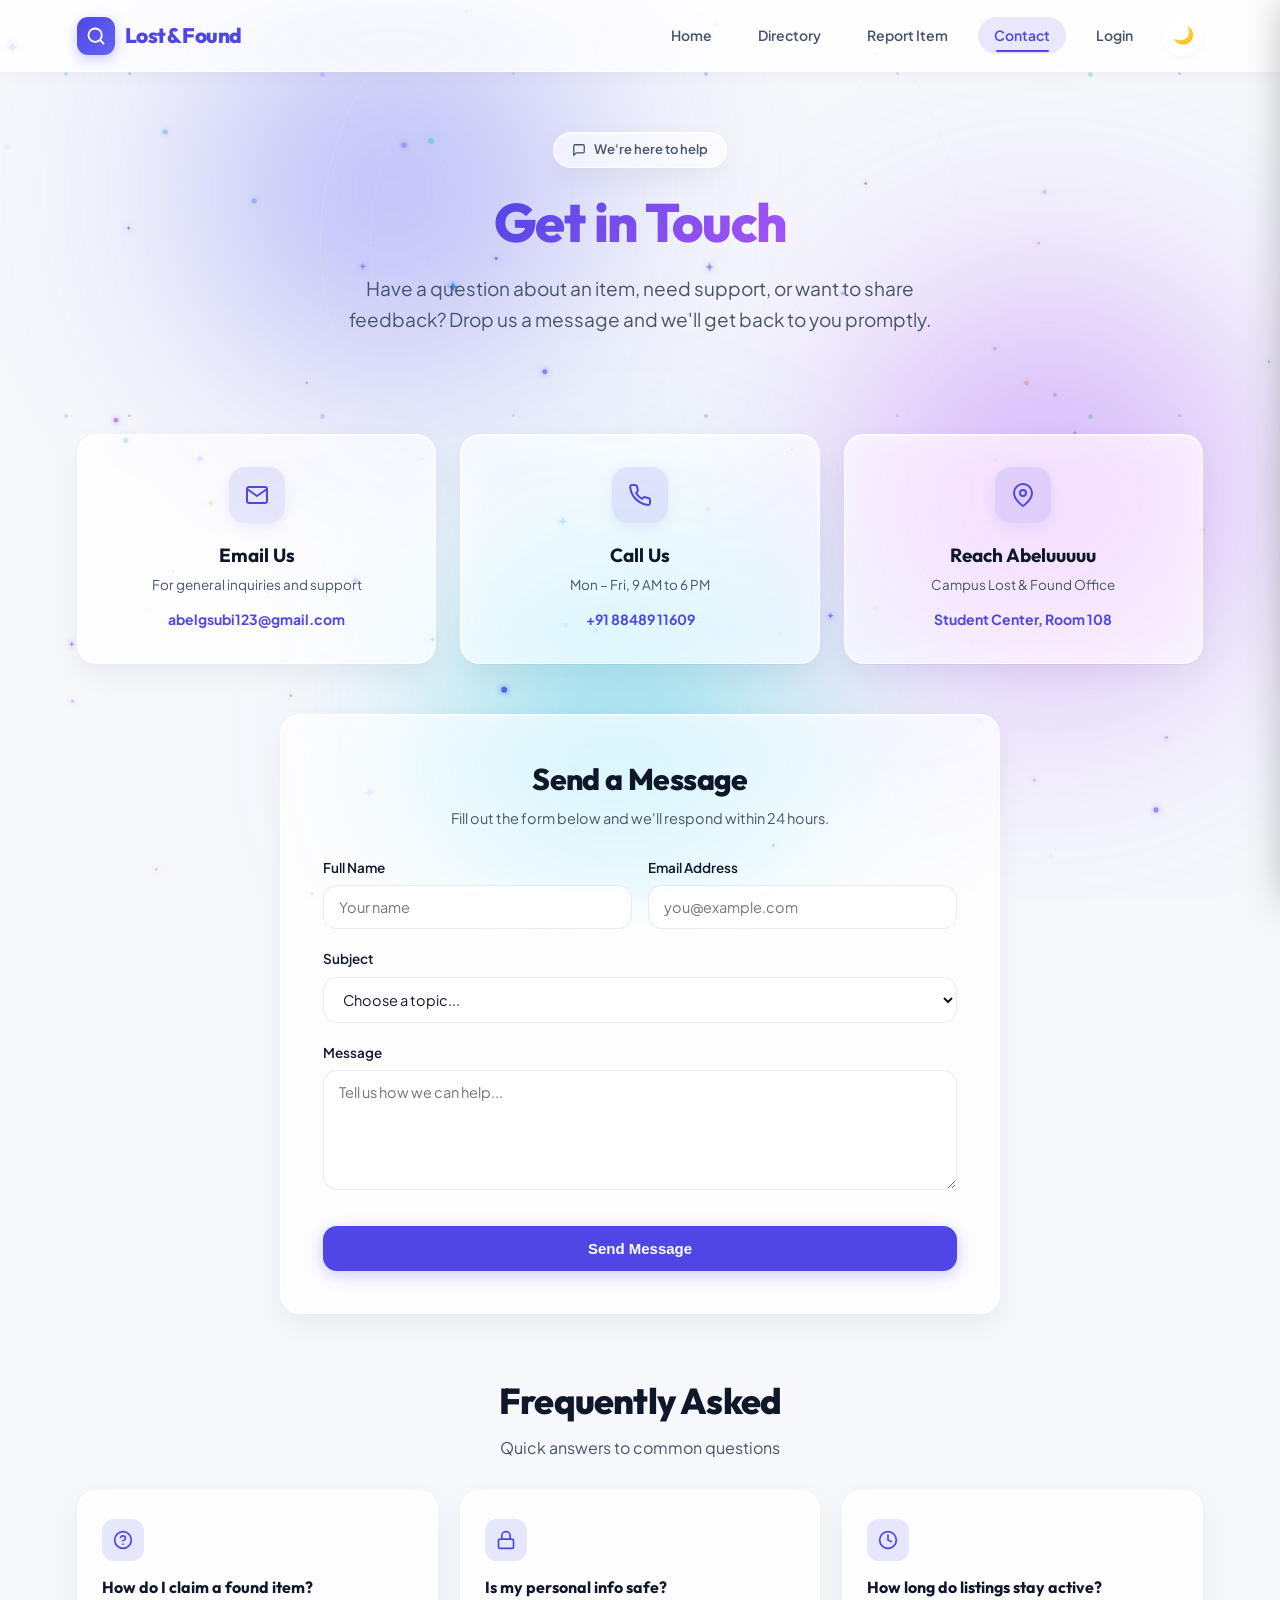
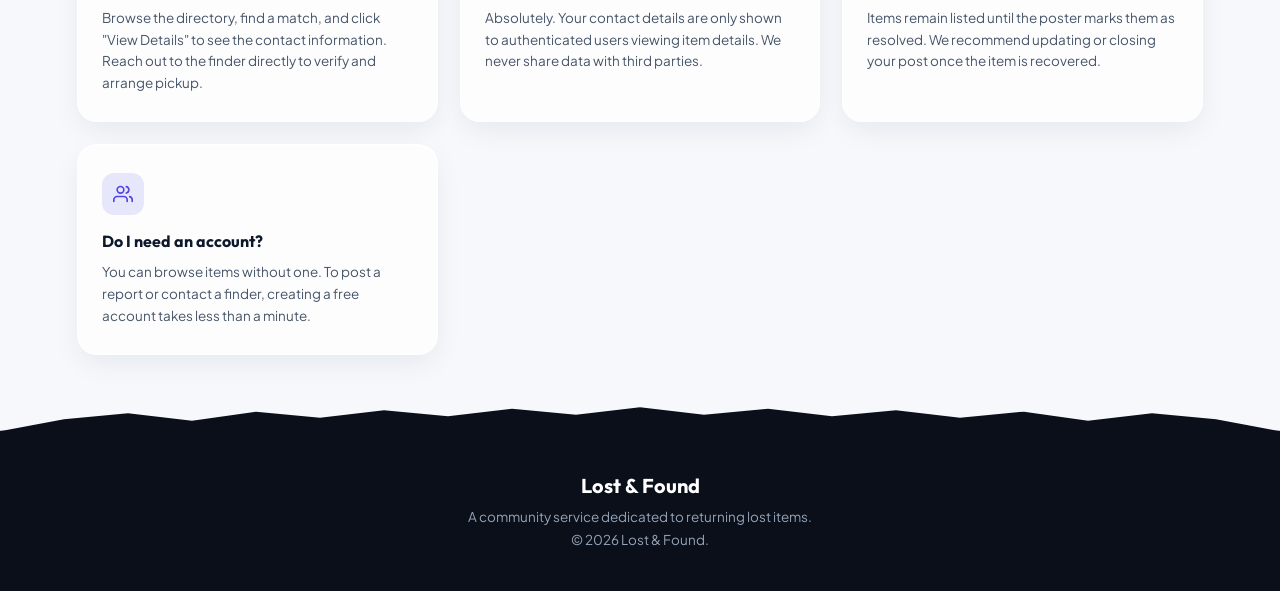
==== commit 1ac56434: "fix(responsive): align and optimize layout for Android, iOS/Apple, macOS, and all browsers" ====
--- a/contact.html
+++ b/contact.html
@@ -2,7 +2,11 @@
 <html lang="en">
 <head>
     <meta charset="UTF-8">
-    <meta name="viewport" content="width=device-width, initial-scale=1.0">
+    <meta name="viewport" content="width=device-width, initial-scale=1.0, viewport-fit=cover">
+    <meta name="apple-mobile-web-app-capable" content="yes">
+    <meta name="apple-mobile-web-app-status-bar-style" content="default">
+    <meta name="theme-color" content="#4f46e5" media="(prefers-color-scheme: light)">
+    <meta name="theme-color" content="#060911" media="(prefers-color-scheme: dark)">
     <title>Contact Us - Lost & Found</title>
     <meta name="description" content="Get in touch with the Lost & Found team. Have questions, suggestions, or need help? We'd love to hear from you.">
     <link rel="stylesheet" href="style.css">
@@ -28,6 +32,12 @@
             <a href="contact.html" class="active">Contact</a>
             <a href="login.html">Login</a>
         </div>
+
+        <button class="nav-hamburger-btn" id="navHamburgerBtn" type="button" aria-label="Toggle navigation menu" aria-expanded="false">
+            <span class="hamburger-bar"></span>
+            <span class="hamburger-bar"></span>
+            <span class="hamburger-bar"></span>
+        </button>
     </nav>
 
     <!-- Contact Hero -->
--- a/style.css
+++ b/style.css
@@ -1,6 +1,13 @@
 @import url('https://fonts.googleapis.com/css2?family=Plus+Jakarta+Sans:wght@400;500;600;700;800&family=Outfit:wght@500;600;700;800&display=swap');
 
 :root {
+    /* Safe Area Insets for iOS Notch / Dynamic Island / Android Navigation bar */
+    --safe-top: env(safe-area-inset-top, 0px);
+    --safe-bottom: env(safe-area-inset-bottom, 0px);
+    --safe-left: env(safe-area-inset-left, 0px);
+    --safe-right: env(safe-area-inset-right, 0px);
+    --nav-height: 72px;
+
     --primary: #4f46e5;
     --primary-hover: #4338ca;
     --primary-light: rgba(79, 70, 229, 0.12);
@@ -36,7 +43,7 @@
     --text-muted: #94a3b8;
     --border-color: rgba(226, 232, 240, 0.8);
     --border-hover: rgba(99, 102, 241, 0.4);
-    --nav-bg: rgba(255, 255, 255, 0.8);
+    --nav-bg: rgba(255, 255, 255, 0.85);
     --input-bg: rgba(255, 255, 255, 0.75);
     --pills-bg: rgba(241, 245, 249, 0.75);
     --footer-bg: #0b0f19;
@@ -92,7 +99,7 @@
     --text-muted: #64748b;
     --border-color: rgba(255, 255, 255, 0.1);
     --border-hover: rgba(129, 140, 248, 0.45);
-    --nav-bg: rgba(6, 9, 17, 0.75);
+    --nav-bg: rgba(6, 9, 17, 0.85);
     --input-bg: rgba(15, 23, 42, 0.7);
     --pills-bg: rgba(15, 23, 42, 0.8);
     --footer-bg: #03050a;
@@ -102,27 +109,56 @@
     --shadow-lg: 0 20px 50px -4px rgba(0, 0, 0, 0.75);
 }
 
-* {
+*, *::before, *::after {
     margin: 0;
     padding: 0;
     box-sizing: border-box;
+    -webkit-tap-highlight-color: transparent;
 }
 
 html {
     scroll-behavior: smooth;
+    -webkit-text-size-adjust: 100%;
+    text-size-adjust: 100%;
+    overflow-x: hidden;
+    width: 100%;
 }
 
 body {
-    font-family: 'Plus Jakarta Sans', -apple-system, BlinkMacSystemFont, "Segoe UI", Roboto, sans-serif;
+    font-family: 'Plus Jakarta Sans', -apple-system, BlinkMacSystemFont, "SF Pro Display", "SF Pro Text", "Segoe UI", Roboto, "Helvetica Neue", Arial, sans-serif;
     background-color: var(--bg-page);
     color: var(--text-primary);
     line-height: 1.5;
     min-height: 100vh;
+    min-height: 100dvh;
     display: flex;
     flex-direction: column;
     overflow-x: hidden;
+    width: 100%;
     position: relative;
+    -webkit-font-smoothing: antialiased;
+    -moz-osx-font-smoothing: grayscale;
+    text-rendering: optimizeLegibility;
     transition: background-color 0.35s ease, color 0.35s ease;
+}
+
+/* Subtle modern cross-platform scrollbar */
+::-webkit-scrollbar {
+    width: 8px;
+    height: 8px;
+}
+
+::-webkit-scrollbar-track {
+    background: transparent;
+}
+
+::-webkit-scrollbar-thumb {
+    background: rgba(148, 163, 184, 0.35);
+    border-radius: var(--radius-full);
+}
+
+::-webkit-scrollbar-thumb:hover {
+    background: var(--primary);
 }
 
 /* ---------------- Live Animated Ambient Aurora & Sparkle Canvas ---------------- */
@@ -212,11 +248,13 @@
 
 /* ---------------- Navigation Bar (Frosted Glass) ---------------- */
 nav {
-    height: 72px;
+    height: var(--nav-height, 72px);
     display: flex;
     align-items: center;
     justify-content: space-between;
-    padding: 0 6%;
+    padding-left: max(6%, var(--safe-left));
+    padding-right: max(6%, var(--safe-right));
+    padding-top: var(--safe-top);
     background-color: var(--nav-bg);
     backdrop-filter: blur(20px) saturate(180%);
     -webkit-backdrop-filter: blur(20px) saturate(180%);
@@ -420,6 +458,200 @@
 
 .btn-nav-logout:hover {
     background: var(--lost-bg);
+}
+
+/* ---------------- Mobile Hamburger Button ---------------- */
+.nav-hamburger-btn {
+    display: none;
+    background: var(--glass-bg);
+    backdrop-filter: blur(14px);
+    -webkit-backdrop-filter: blur(14px);
+    border: 1px solid var(--glass-border);
+    width: 44px;
+    height: 44px;
+    min-width: 44px;
+    min-height: 44px;
+    border-radius: var(--radius-md);
+    cursor: pointer;
+    padding: 11px 9px;
+    flex-direction: column;
+    justify-content: space-between;
+    align-items: center;
+    z-index: 105;
+    touch-action: manipulation;
+    transition: transform 0.2s var(--ease-spring), border-color 0.2s ease, background-color 0.2s ease;
+}
+
+.nav-hamburger-btn:active {
+    transform: scale(0.92);
+}
+
+.hamburger-bar {
+    width: 22px;
+    height: 2.2px;
+    background-color: var(--text-primary);
+    border-radius: 2px;
+    transition: transform 0.28s var(--ease-spring), opacity 0.2s ease, background-color 0.2s ease;
+}
+
+.nav-hamburger-btn.active .hamburger-bar:nth-child(1) {
+    transform: translateY(7px) rotate(45deg);
+}
+
+.nav-hamburger-btn.active .hamburger-bar:nth-child(2) {
+    opacity: 0;
+    transform: scaleX(0);
+}
+
+.nav-hamburger-btn.active .hamburger-bar:nth-child(3) {
+    transform: translateY(-7px) rotate(-45deg);
+}
+
+/* ---------------- Mobile Navigation Drawer ---------------- */
+.mobile-nav-backdrop {
+    position: fixed;
+    inset: 0;
+    background: rgba(0, 0, 0, 0.55);
+    backdrop-filter: blur(8px);
+    -webkit-backdrop-filter: blur(8px);
+    z-index: 998;
+    opacity: 0;
+    pointer-events: none;
+    transition: opacity 0.3s ease;
+}
+
+.mobile-nav-backdrop.active {
+    opacity: 1;
+    pointer-events: auto;
+}
+
+.mobile-nav-drawer {
+    position: fixed;
+    top: 0;
+    right: 0;
+    bottom: 0;
+    width: min(86vw, 360px);
+    height: 100vh;
+    height: 100dvh;
+    background: var(--glass-modal-bg);
+    backdrop-filter: blur(35px) saturate(190%);
+    -webkit-backdrop-filter: blur(35px) saturate(190%);
+    border-left: 1px solid var(--glass-border);
+    box-shadow: -12px 0 40px rgba(0, 0, 0, 0.3);
+    z-index: 999;
+    display: flex;
+    flex-direction: column;
+    padding: max(22px, var(--safe-top)) 20px max(24px, var(--safe-bottom));
+    transform: translateX(105%);
+    transition: transform 0.35s var(--ease-spring);
+    overflow-y: auto;
+    -webkit-overflow-scrolling: touch;
+}
+
+.mobile-nav-drawer.active {
+    transform: translateX(0);
+}
+
+.mobile-nav-header {
+    display: flex;
+    align-items: center;
+    justify-content: space-between;
+    padding-bottom: 16px;
+    border-bottom: 1px solid var(--border-color);
+    margin-bottom: 18px;
+}
+
+.mobile-nav-close {
+    background: var(--input-bg);
+    border: 1px solid var(--border-color);
+    width: 38px;
+    height: 38px;
+    border-radius: 50%;
+    color: var(--text-primary);
+    display: flex;
+    align-items: center;
+    justify-content: center;
+    font-size: 16px;
+    font-weight: 700;
+    cursor: pointer;
+    touch-action: manipulation;
+    transition: background-color 0.2s ease, transform 0.2s ease;
+}
+
+.mobile-nav-close:active {
+    transform: scale(0.9);
+}
+
+.mobile-nav-links {
+    display: flex;
+    flex-direction: column;
+    gap: 6px;
+    flex: 1;
+}
+
+.mobile-nav-links a {
+    display: flex;
+    align-items: center;
+    gap: 12px;
+    padding: 13px 16px;
+    border-radius: var(--radius-md);
+    color: var(--text-primary);
+    text-decoration: none;
+    font-size: 15.5px;
+    font-weight: 600;
+    touch-action: manipulation;
+    transition: background-color 0.2s ease, color 0.2s ease, transform 0.2s ease;
+}
+
+.mobile-nav-links a svg {
+    width: 20px;
+    height: 20px;
+    color: var(--text-muted);
+    flex-shrink: 0;
+    transition: color 0.2s ease;
+}
+
+.mobile-nav-links a:hover,
+.mobile-nav-links a.active {
+    background: var(--primary-light);
+    color: var(--primary);
+}
+
+.mobile-nav-links a:hover svg,
+.mobile-nav-links a.active svg {
+    color: var(--primary);
+}
+
+.mobile-nav-actions {
+    margin-top: auto;
+    padding-top: 18px;
+    border-top: 1px solid var(--border-color);
+    display: flex;
+    flex-direction: column;
+    gap: 12px;
+}
+
+.mobile-theme-row {
+    display: flex;
+    align-items: center;
+    justify-content: space-between;
+    padding: 10px 14px;
+    background: var(--input-bg);
+    border: 1px solid var(--border-color);
+    border-radius: var(--radius-md);
+    font-size: 14px;
+    font-weight: 600;
+    color: var(--text-primary);
+}
+
+.mobile-nav-user-box {
+    display: flex;
+    align-items: center;
+    justify-content: space-between;
+    padding: 12px 14px;
+    background: var(--input-bg);
+    border: 1px solid var(--border-color);
+    border-radius: var(--radius-md);
 }
 
 /* ---------------- Live Ticker Marquee Bar (Frosted Glass) ---------------- */
@@ -2324,13 +2556,430 @@
     background: radial-gradient(circle, rgba(99, 102, 241, 0.08) 0%, transparent 70%);
 }
 
+/* ==========================================================================
+   CROSS-BROWSER & MULTI-DEVICE RESPONSIVE SUITE
+   Compatible with: Android (Chrome, Samsung Internet, Firefox),
+   Apple iOS / iPadOS (Safari, Chrome, WebKit), macOS (Safari, Chrome, Firefox),
+   Windows (Edge, Chrome, Firefox), Linux
+   ========================================================================== */
+
+/* Touch-device behavior: remove hover locks and optimize touch targets */
+@media (hover: none) and (pointer: coarse) {
+    .cursor-glow-follower {
+        display: none !important;
+    }
+    
+    .floating-showcase-card:hover,
+    .item-card:hover,
+    .stat-card:hover,
+    .contact-info-card:hover,
+    .step-card:hover,
+    .faq-card:hover {
+        transform: none !important;
+        box-shadow: var(--glass-shadow), var(--glass-shine) !important;
+    }
+
+    .button,
+    .btn-card-details,
+    .pill-btn,
+    .type-toggle-btn,
+    .nav-hamburger-btn,
+    .mobile-nav-close {
+        -webkit-tap-highlight-color: transparent;
+        touch-action: manipulation;
+    }
+
+    .button:active,
+    .btn-card-details:active,
+    .pill-btn:active,
+    .type-toggle-btn:active {
+        transform: scale(0.97) !important;
+    }
+}
+
+/* Tablet & Intermediate Screen Breakpoint (1024px) */
+@media (max-width: 1024px) {
+    nav {
+        padding-left: max(4%, var(--safe-left));
+        padding-right: max(4%, var(--safe-right));
+    }
+
+    .hero {
+        padding: 65px 20px 55px;
+    }
+
+    .hero h1 {
+        font-size: 46px;
+    }
+
+    .section {
+        padding: 60px 4%;
+    }
+
+    .items-grid {
+        grid-template-columns: repeat(auto-fill, minmax(min(100%, 260px), 1fr));
+        gap: 22px;
+    }
+
+    .orbit-ring-container {
+        width: 520px;
+        height: 520px;
+    }
+}
+
+/* Hero Showcase visibility check */
+@media (max-width: 860px) {
+    .hero-showcase {
+        display: none !important;
+    }
+}
+
+/* Mobile & Small Tablet Breakpoint (768px) */
 @media (max-width: 768px) {
-    nav { padding: 0 4%; }
-    .hero h1 { font-size: 36px; }
-    .form-row { grid-template-columns: 1fr; }
-    .filter-bar { flex-direction: column; align-items: stretch; }
-    .stat-card { min-width: 140px; padding: 14px 20px; }
-    .form-wrapper { padding: 26px 20px; }
-    .orbit-ring-container { width: 400px; height: 400px; }
-    .cursor-glow-follower { display: none; }
+    :root {
+        --nav-height: 64px;
+    }
+
+    /* Input zoom fix for iOS Safari */
+    input, select, textarea, .form-control {
+        font-size: 16px !important; /* Prevents auto-zoom on iPhone/iPad */
+    }
+
+    /* Navigation Bar */
+    nav {
+        height: var(--nav-height);
+        padding-left: max(4%, var(--safe-left));
+        padding-right: max(4%, var(--safe-right));
+    }
+
+    .nav-links {
+        display: none !important;
+    }
+
+    .nav-hamburger-btn {
+        display: flex !important;
+    }
+
+    /* Hero Section */
+    .hero {
+        padding: 45px 16px 36px;
+    }
+
+    .hero-badge {
+        font-size: 12px;
+        padding: 6px 14px;
+        margin-bottom: 18px;
+    }
+
+    .hero h1 {
+        font-size: clamp(30px, 7.5vw, 40px);
+        letter-spacing: -0.6px;
+        line-height: 1.18;
+        margin-bottom: 16px;
+    }
+
+    .hero p {
+        font-size: 15.5px;
+        line-height: 1.55;
+        margin-bottom: 26px;
+        padding: 0 4px;
+    }
+
+    /* Buttons layout on mobile */
+    .buttons {
+        flex-direction: column;
+        align-items: stretch;
+        width: 100%;
+        max-width: 320px;
+        margin: 0 auto;
+        gap: 12px;
+    }
+
+    .button {
+        width: 100%;
+        padding: 13px 20px;
+        font-size: 15px;
+        min-height: 48px;
+    }
+
+    /* Stats Cards on mobile */
+    .stats-container {
+        display: grid;
+        grid-template-columns: repeat(3, 1fr);
+        gap: 10px;
+        max-width: 100%;
+        margin: 0 auto 32px;
+        padding: 0;
+    }
+
+    .stat-card {
+        min-width: 0;
+        padding: 14px 8px;
+        border-radius: var(--radius-md);
+    }
+
+    .stat-number {
+        font-size: 24px;
+    }
+
+    .stat-label {
+        font-size: 10px;
+        letter-spacing: 0.3px;
+        margin-top: 2px;
+    }
+
+    /* Orbit rings scaled to never cause horizontal overflow */
+    .orbit-ring-container {
+        width: 320px;
+        height: 320px;
+    }
+
+    .cursor-glow-follower {
+        display: none !important;
+    }
+
+    /* Section padding */
+    .section {
+        padding: 44px 16px;
+    }
+
+    .section-header {
+        margin-bottom: 28px;
+    }
+
+    .section-header h2 {
+        font-size: 26px;
+        letter-spacing: -0.5px;
+    }
+
+    .section-header p {
+        font-size: 14.5px;
+    }
+
+    /* How It Works Steps */
+    .steps-grid {
+        grid-template-columns: 1fr;
+        gap: 16px;
+    }
+
+    .step-card {
+        padding: 26px 20px;
+    }
+
+    /* Items Directory Grid */
+    .items-grid {
+        grid-template-columns: 1fr;
+        gap: 18px;
+    }
+
+    .item-card-body {
+        padding: 18px 16px;
+    }
+
+    .item-card-title {
+        font-size: 17px;
+    }
+
+    .item-card-image-wrap {
+        height: 190px;
+    }
+
+    /* Search & Filter Toolbar */
+    .filter-bar {
+        flex-direction: column;
+        align-items: stretch;
+        padding: 16px 14px;
+        gap: 12px;
+        border-radius: var(--radius-md);
+        margin-bottom: 24px;
+    }
+
+    .search-box {
+        min-width: 0;
+        width: 100%;
+    }
+
+    .search-box input {
+        padding: 12px 14px 12px 40px;
+    }
+
+    .filter-group {
+        flex-direction: column;
+        align-items: stretch;
+        width: 100%;
+        gap: 10px;
+    }
+
+    .type-pills {
+        width: 100%;
+        display: flex;
+    }
+
+    .pill-btn {
+        flex: 1;
+        text-align: center;
+        padding: 9px 8px;
+        font-size: 13px;
+    }
+
+    .filter-select {
+        width: 100%;
+        min-height: 44px;
+    }
+
+    /* Forms */
+    .form-wrapper {
+        padding: 24px 16px;
+        border-radius: var(--radius-md);
+        width: 100%;
+    }
+
+    .form-title-group {
+        margin-bottom: 20px;
+    }
+
+    .form-title-group h2 {
+        font-size: 24px;
+    }
+
+    .form-row {
+        grid-template-columns: 1fr;
+        gap: 14px;
+    }
+
+    .type-toggle-container {
+        gap: 4px;
+    }
+
+    .type-toggle-btn {
+        padding: 11px 8px;
+        font-size: 13px;
+    }
+
+    .photo-upload-zone {
+        padding: 22px 14px;
+    }
+
+    /* Modal on mobile */
+    .modal-overlay {
+        padding: 10px;
+        align-items: flex-end;
+    }
+
+    .modal-content {
+        padding: 24px 16px;
+        max-width: 100%;
+        width: 100%;
+        max-height: calc(100dvh - 20px);
+        max-height: calc(100vh - 20px);
+        border-radius: var(--radius-lg) var(--radius-lg) 0 0;
+        margin: 0;
+        -webkit-overflow-scrolling: touch;
+        overscroll-behavior: contain;
+    }
+
+    .modal-close-btn {
+        top: 14px;
+        right: 14px;
+        width: 36px;
+        height: 36px;
+    }
+
+    /* Contact Page */
+    .contact-info-grid {
+        grid-template-columns: 1fr;
+        gap: 14px;
+        margin-bottom: 30px;
+    }
+
+    .contact-info-card {
+        padding: 22px 18px;
+    }
+
+    .faq-grid {
+        grid-template-columns: 1fr;
+        gap: 14px;
+    }
+
+    .faq-card {
+        padding: 20px 16px;
+    }
+
+    /* Toast Notification */
+    .toast-container {
+        left: 14px;
+        right: 14px;
+        bottom: max(14px, var(--safe-bottom));
+        width: auto;
+    }
+
+    .toast {
+        width: 100%;
+        justify-content: center;
+        padding: 12px 16px;
+        font-size: 13px;
+    }
+
+    /* Live Activity Marquee Ticker */
+    .live-ticker-wrap {
+        height: 38px;
+        font-size: 12px;
+    }
+
+    .ticker-label-box {
+        padding-left: 12px;
+        padding-right: 10px;
+    }
+
+    .ticker-label {
+        font-size: 10px;
+        padding: 3px 8px;
+    }
+
+    /* Footer */
+    footer {
+        padding: 32px 16px max(28px, calc(16px + var(--safe-bottom)));
+    }
+}
+
+/* Small Android & iPhone SE Breakpoint (380px and under) */
+@media (max-width: 380px) {
+    .logo-text {
+        font-size: 18px;
+    }
+
+    .logo-icon-svg {
+        width: 34px;
+        height: 34px;
+    }
+
+    .hero h1 {
+        font-size: 28px;
+    }
+
+    .stats-container {
+        gap: 6px;
+    }
+
+    .stat-card {
+        padding: 10px 4px;
+    }
+
+    .stat-number {
+        font-size: 20px;
+    }
+
+    .stat-label {
+        font-size: 9px;
+    }
+
+    .type-toggle-btn {
+        font-size: 12px;
+        padding: 10px 4px;
+    }
+
+    .pill-btn {
+        font-size: 12px;
+        padding: 7px 4px;
+    }
 }
